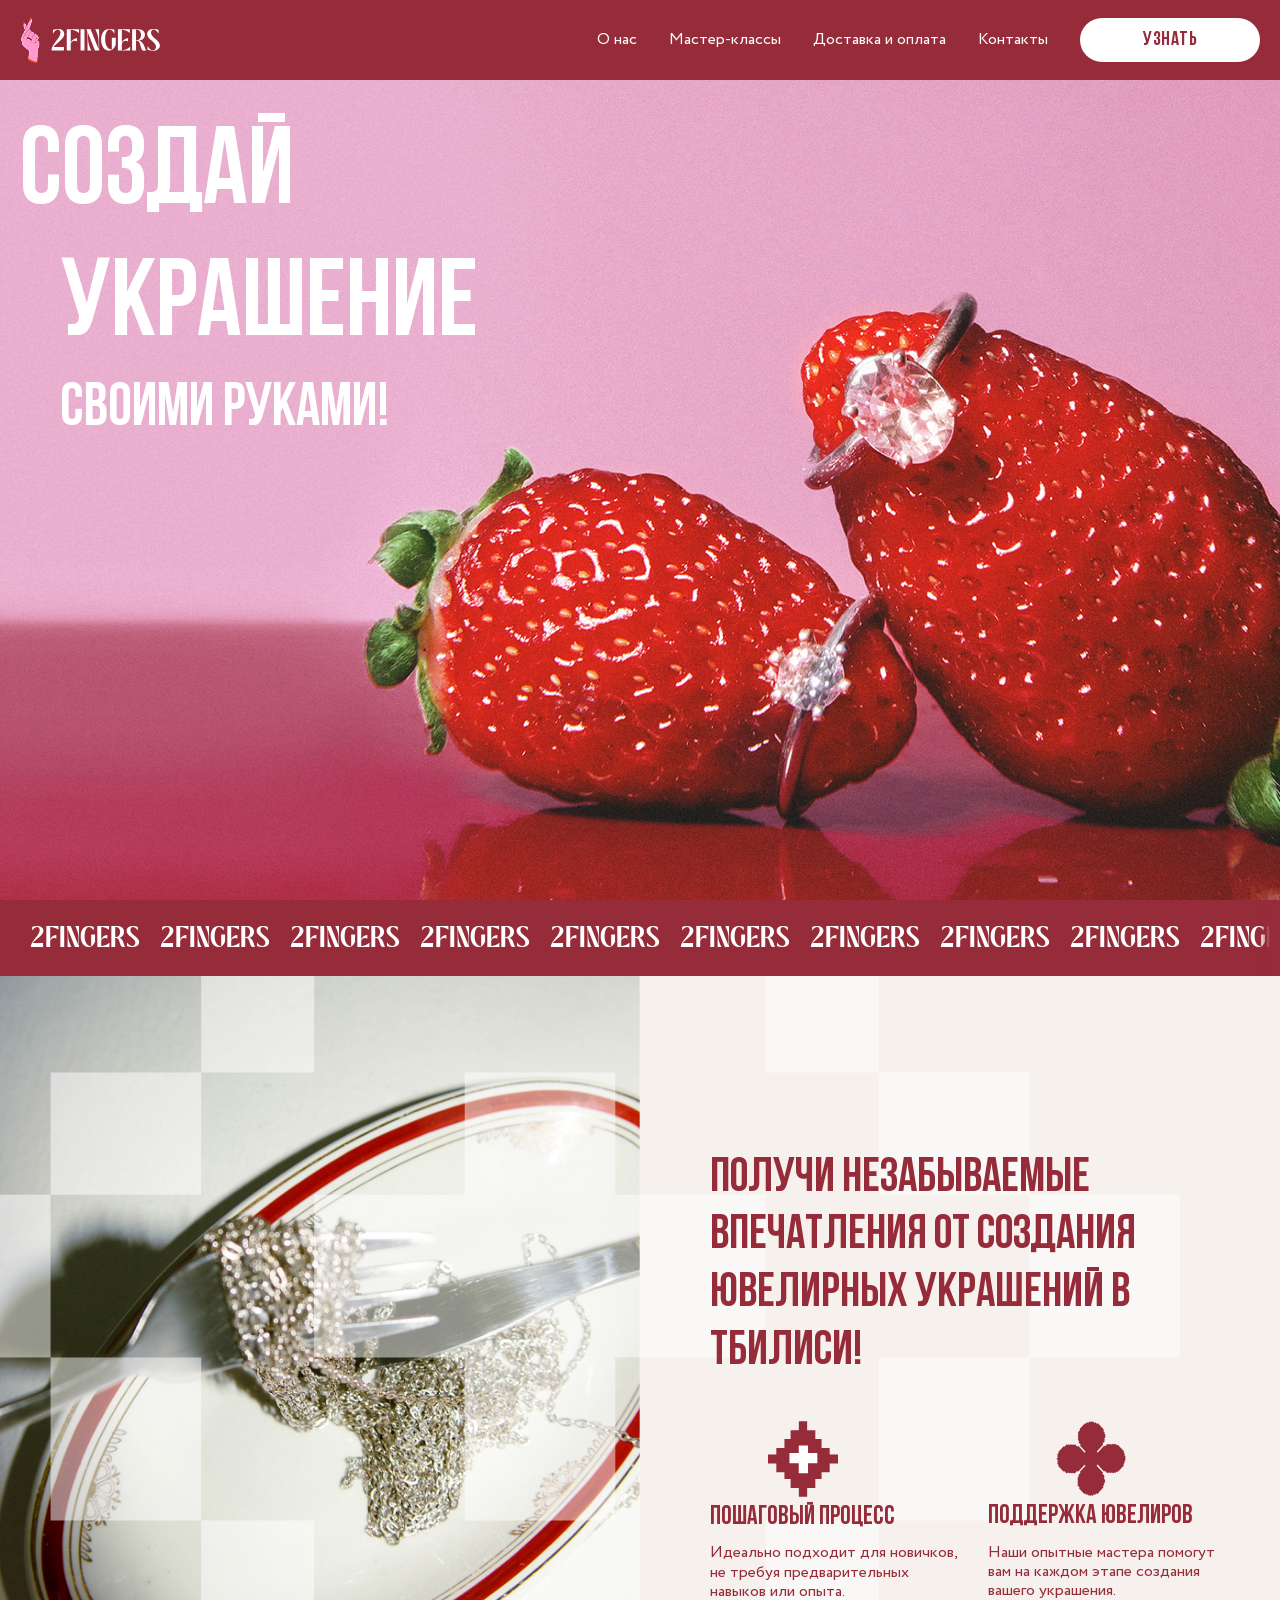
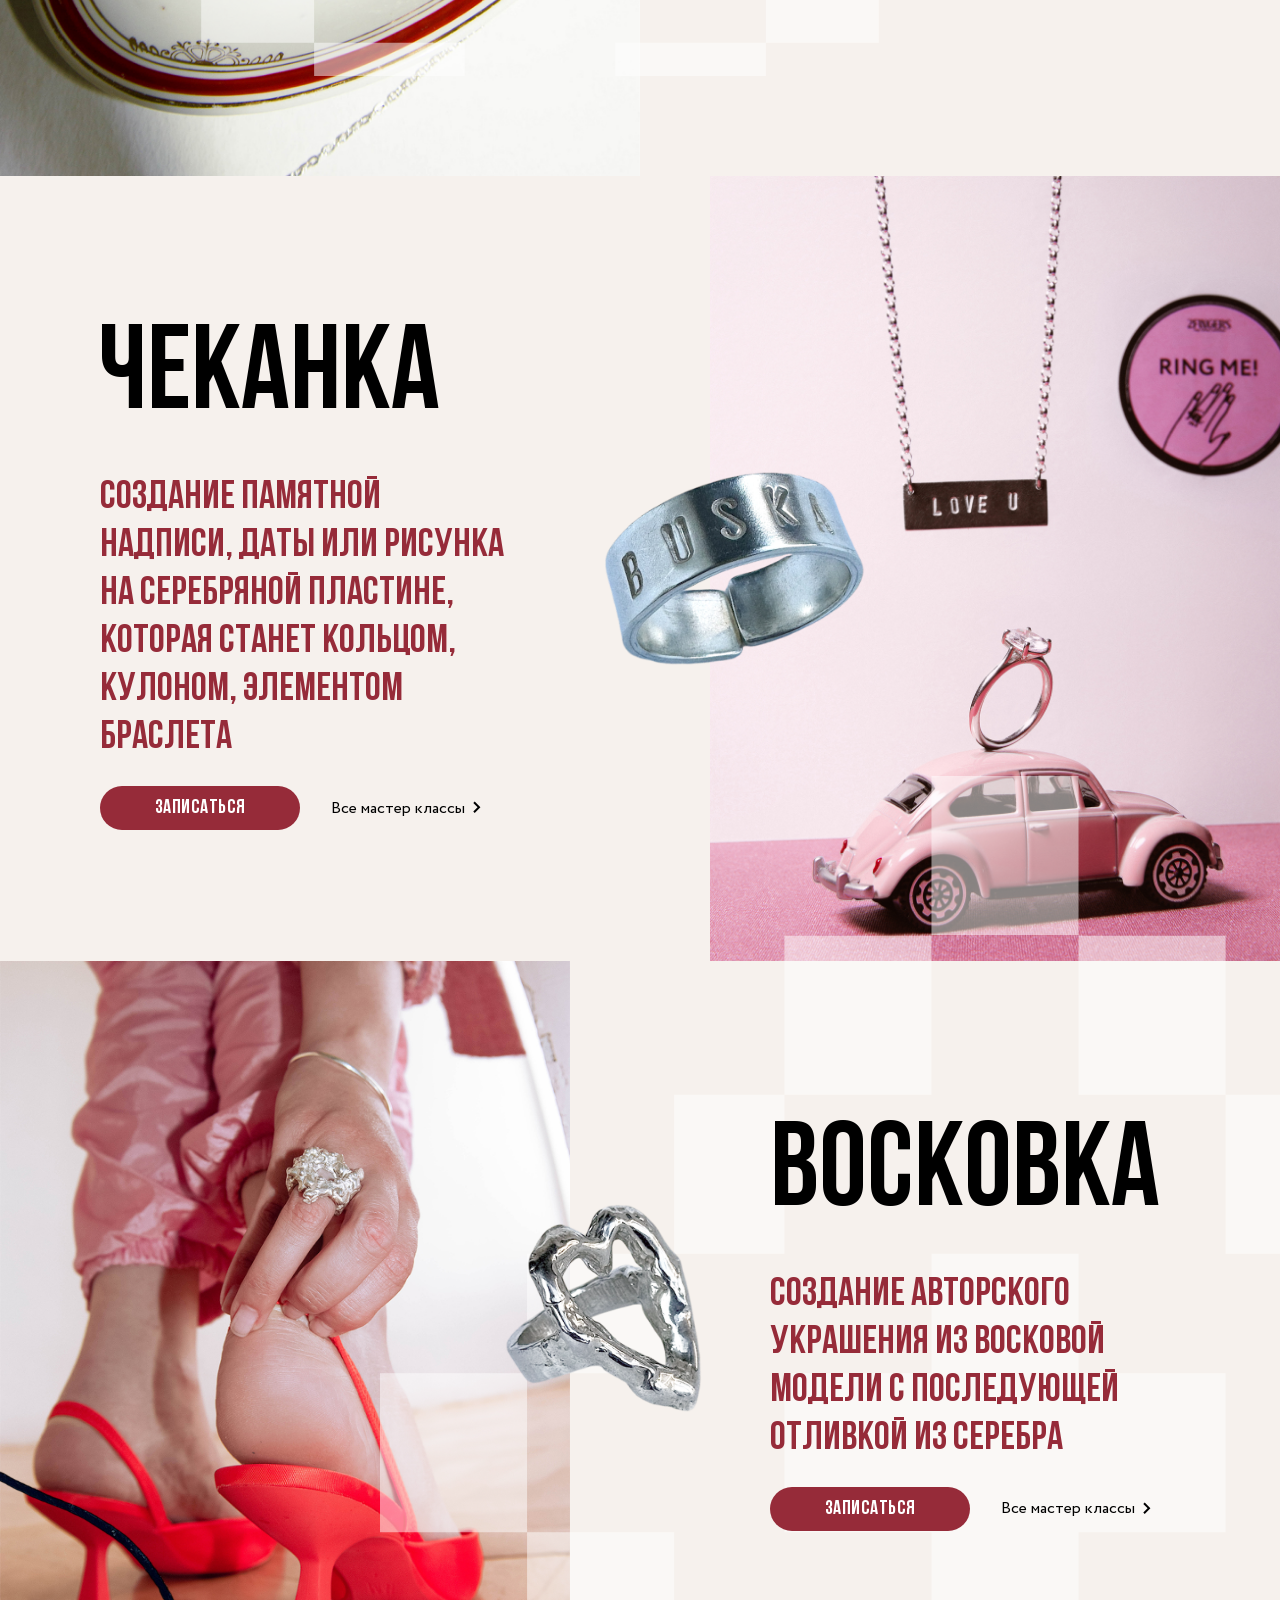
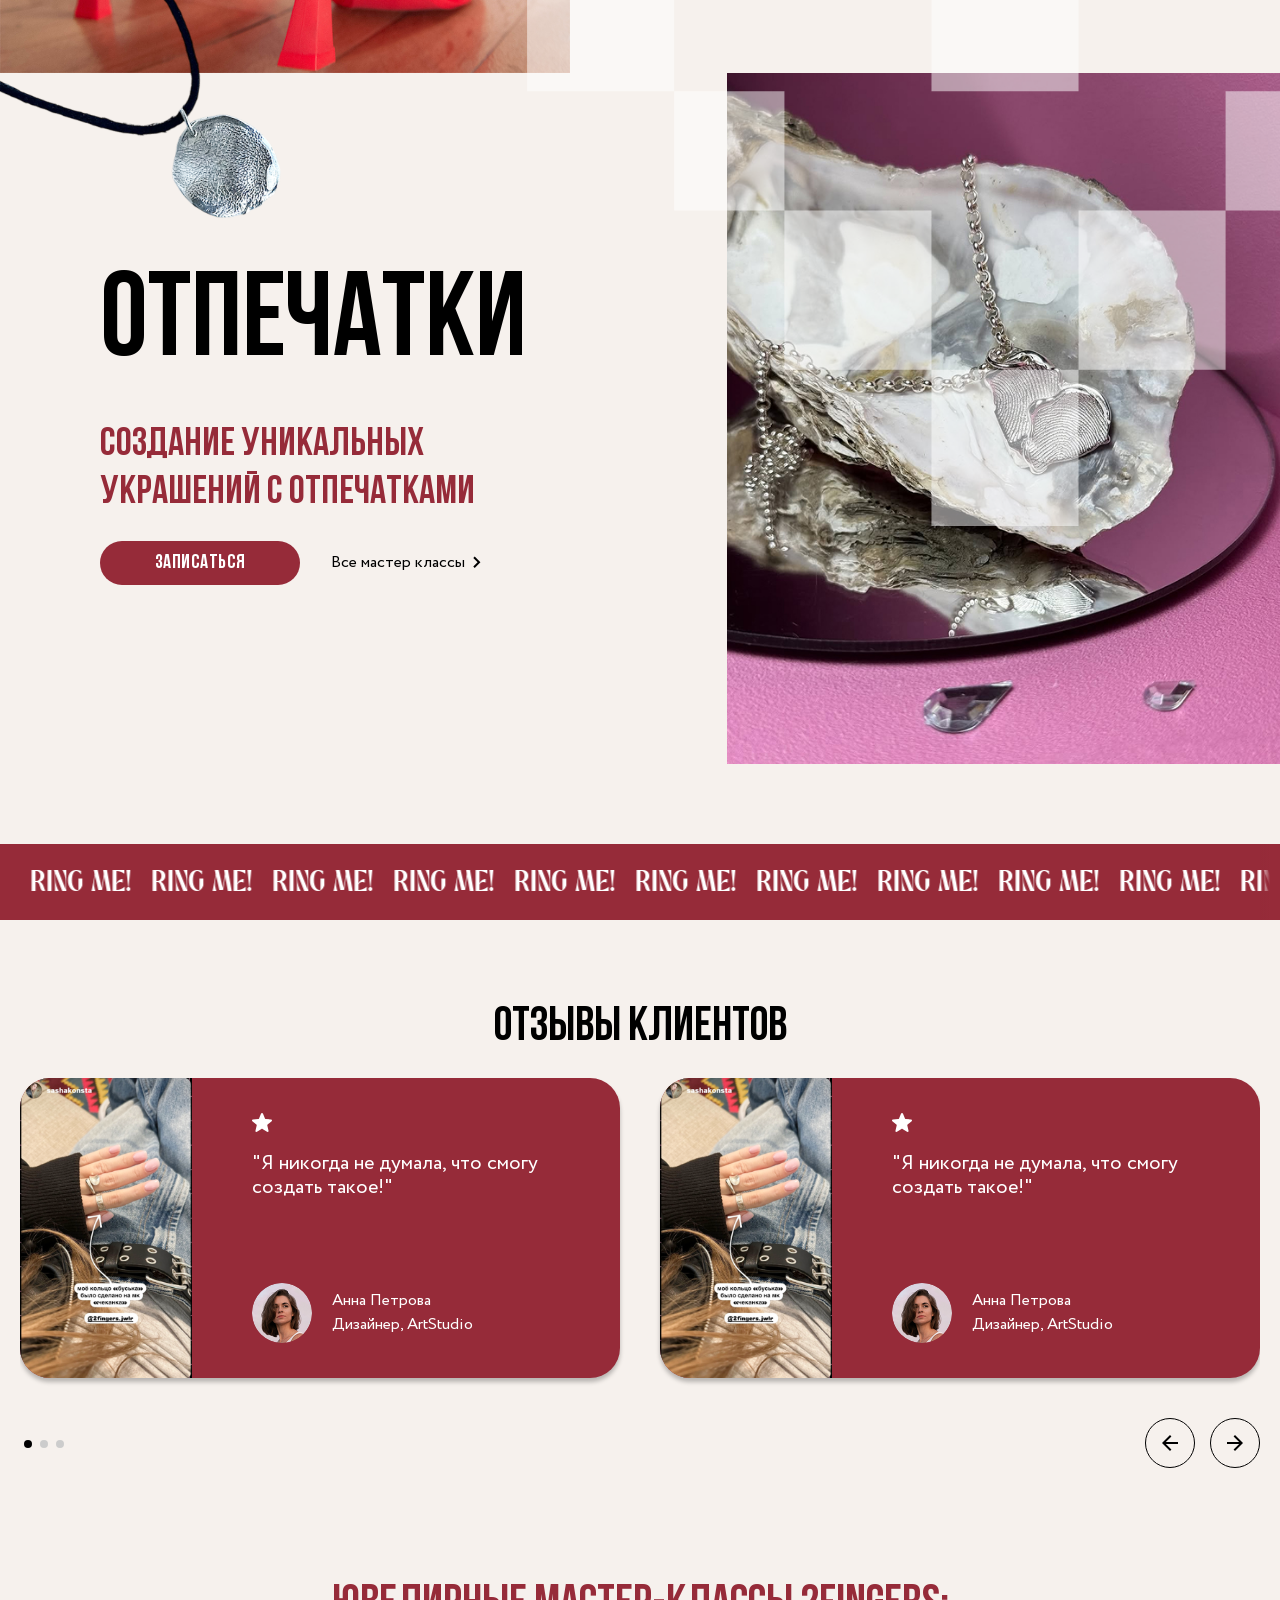
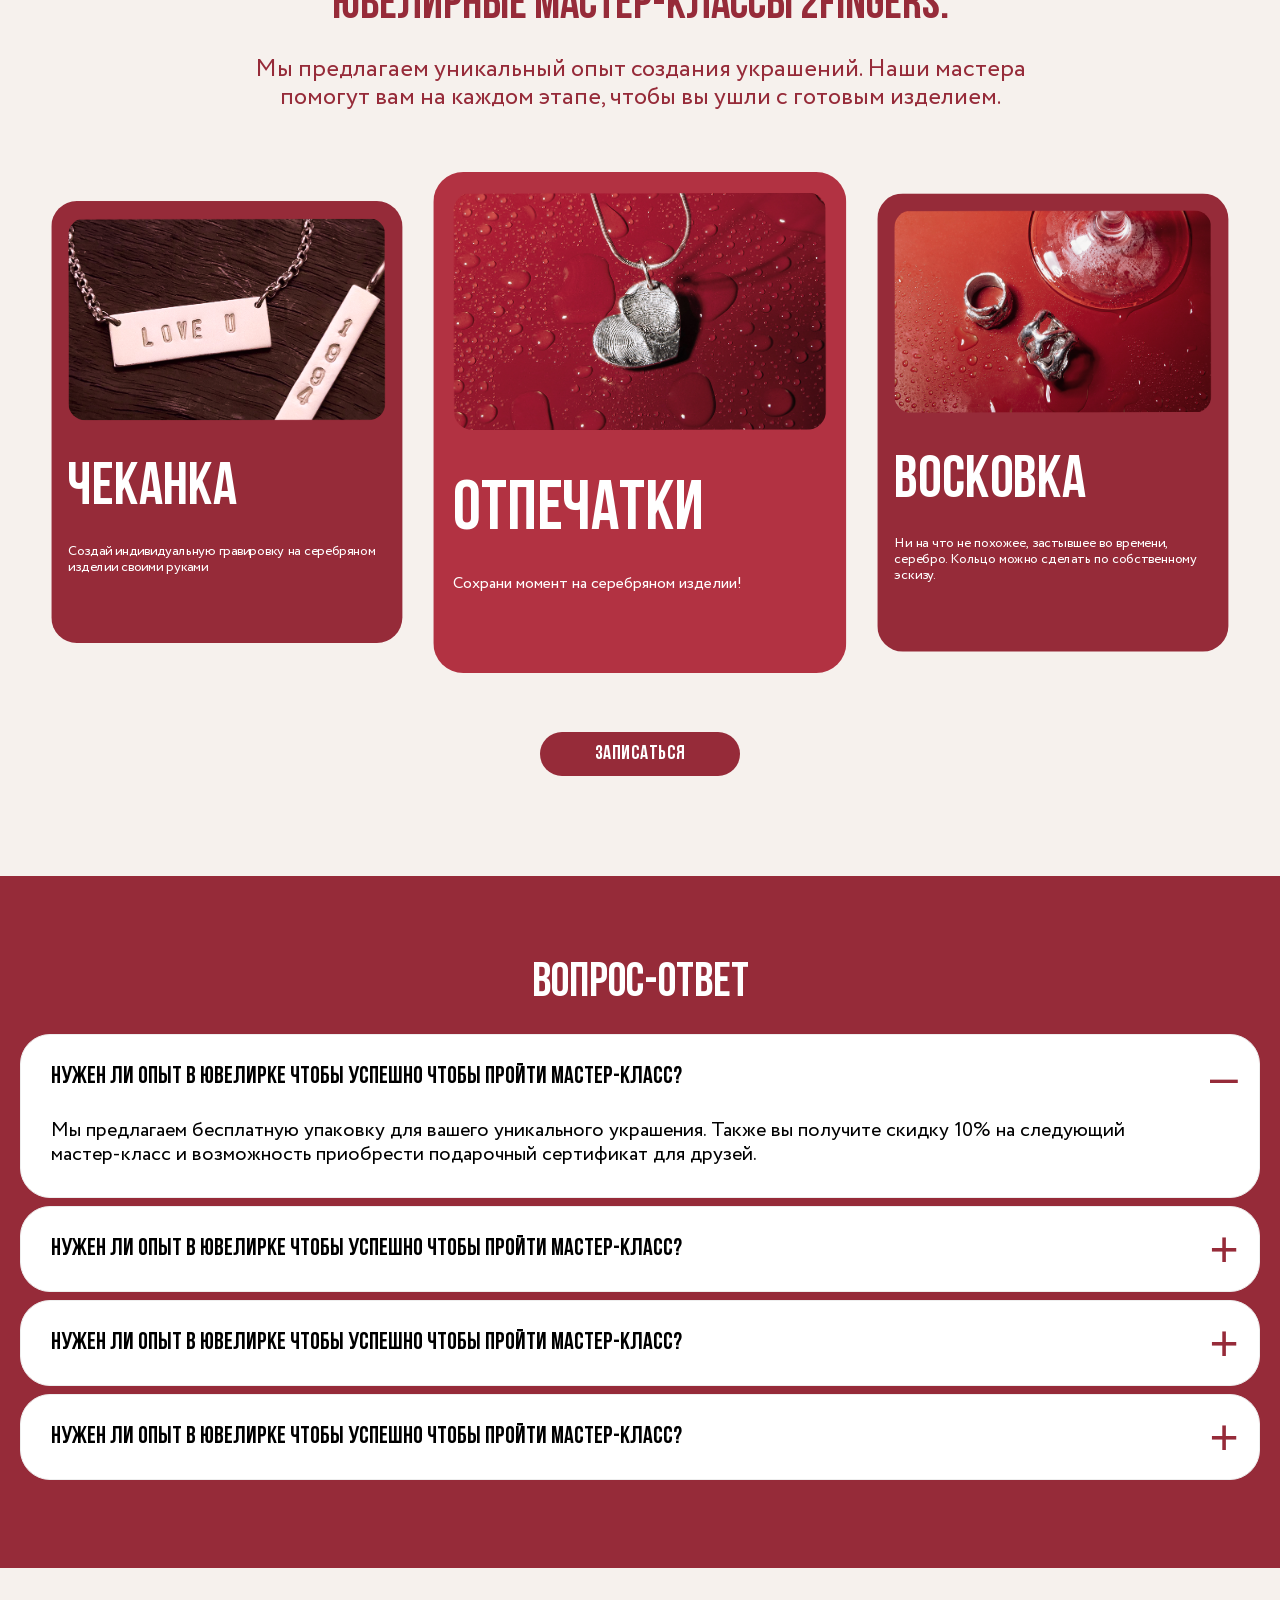
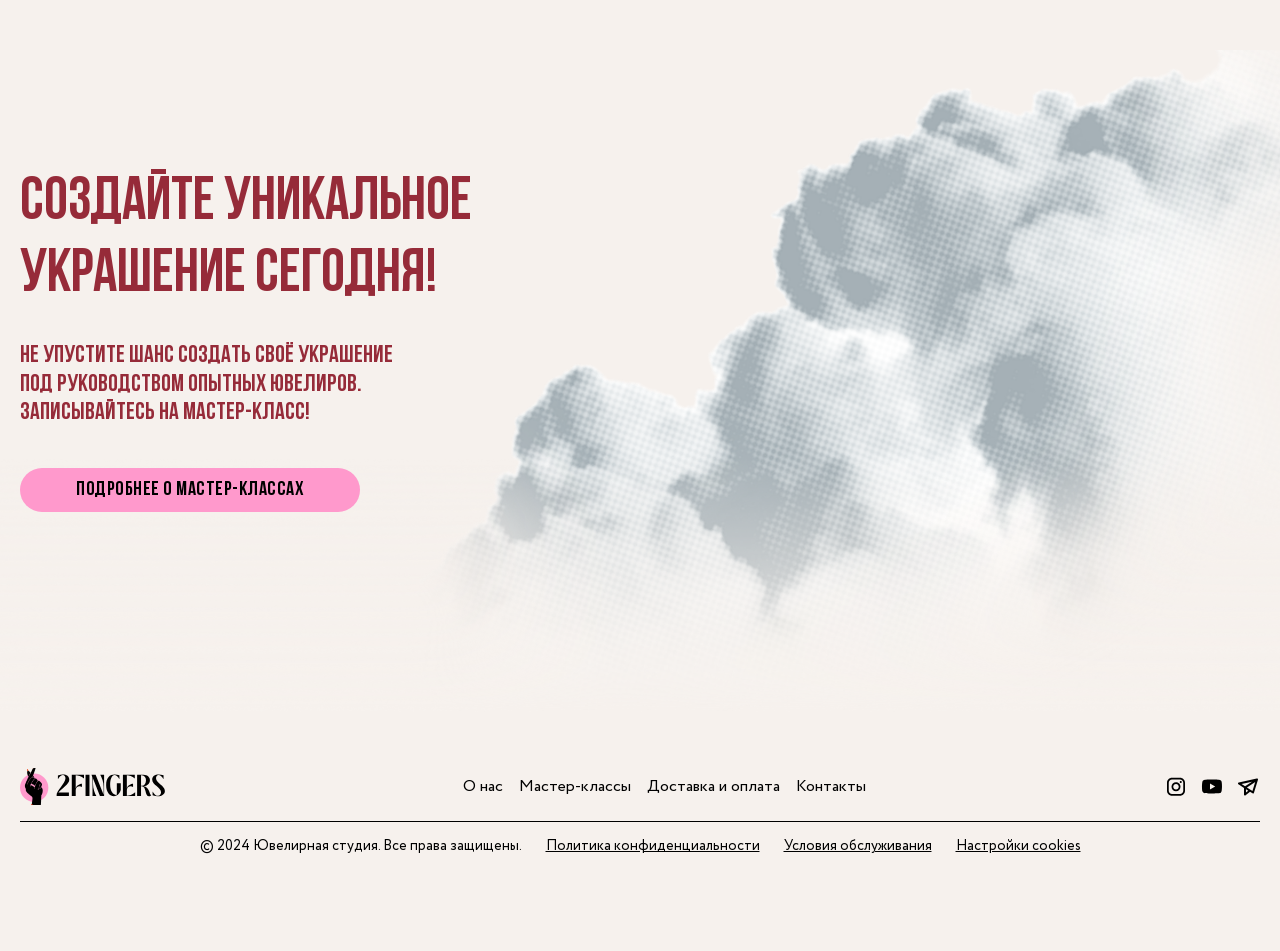
==== index.html @ cc4c56a6 "first commit" ====
<!DOCTYPE html>
<html lang="en">
  <head>
    <meta charset="UTF-8" />
    <meta name="viewport" content="width=device-width, initial-scale=1.0" />

    <title>2FINGERS</title>
    <link rel="icon" href="favicon.ico" type="image/x-icon" />
    <link rel="stylesheet" href="libs/accordion-js@3.4.0/accordion.min.css" />
    <link rel="stylesheet" href="libs/swiper/swiper-bundle.min.css" />
    <link rel="stylesheet" href="style.css" />
  </head>
  <body>
    <header class="header">
      <div class="container">
        <div class="header__row">
          <a href="index.html" class="logo">
            <img src="img/РКА.png" alt="2FINGERS" />
            <svg
              width="109"
              height="23"
              viewBox="0 0 109 23"
              fill="none"
              xmlns="http://www.w3.org/2000/svg"
            >
              <path
                fill-rule="evenodd"
                clip-rule="evenodd"
                d="M100.025 4.28412C100.025 2.27569 101.06 0.933267 102.554 0.933267C104.047 0.933267 105.816 2.15081 107.548 5.16346V1.35472C105.785 0.714731 104.109 0.444165 102.616 0.444165C98.8387 0.444165 96.1905 2.33292 96.1905 5.62134C96.1905 11.3188 105.051 13.27 105.051 18.3536C105.051 20.3047 103.771 21.8241 102.007 21.8241C100.42 21.8241 98.4121 20.6378 96.5859 17.4378V21.2777C98.4121 21.9177 100.181 22.2507 101.794 22.2507C105.873 22.2507 108.891 20.2735 108.891 17.0111C108.891 11.4957 100.03 9.33642 100.03 4.27892L100.025 4.28412ZM85.0408 1.14659H85.7744C91.6224 1.14659 91.2582 11.8079 85.7744 11.8079H85.0408V1.14659ZM94.9366 20.8823C93.4434 20.8823 93.9637 13.0255 87.4445 12.1722V12.1409C96.0344 12.1097 96.3049 0.751152 87.4445 0.751152H81.1074V22.0686H85.0356V12.1722H85.7692C90.5818 12.1722 88.662 22.2559 93.0168 22.2559C94.1406 22.2559 94.8117 21.7096 95.3945 20.7054H95.3632C95.2436 20.8251 95.0875 20.8875 94.9366 20.8875V20.8823ZM70.8474 16.0069C70.8474 13.936 72.6112 12.2918 74.7443 12.2918C75.5092 12.2918 76.2688 12.4739 77.0596 12.9318V9.6434C75.0773 9.6434 71.6955 11.0743 70.8474 14.4251V1.14659C72.9806 1.17781 76.2688 2.06236 78.7974 4.59111V0.751152H66.9193V22.0686H79.1616V18.2287C76.6642 20.7574 73.0118 21.6368 70.8474 21.668V16.0017V16.0069ZM60.8267 20.7574C60.525 20.8511 60.218 20.9083 59.8798 20.9083C57.0182 20.9083 54.1567 17.0684 54.1567 10.8558C54.1567 4.64314 56.0453 0.928058 58.5115 0.928058C60.0359 0.928058 61.7372 2.26528 63.4125 5.15826V1.34952C61.7997 0.771969 60.1556 0.438965 58.5999 0.438965C53.9694 0.438965 50.1349 3.36316 50.1349 11.2512C50.1349 18.3484 54.063 22.2768 57.96 22.2768C60.7019 22.2768 63.4386 20.2995 64.7497 16.0954V9.24277H60.8215V20.7522L60.8267 20.7574ZM47.6063 13.1139V20.8511L39.6251 0.751152H35.5149C36.3369 2.91568 36.519 4.15924 36.519 6.96376V22.0686H40.3587C38.8031 18.9935 37.0081 15.2785 37.0081 9.70064V4.52347L43.9539 22.0634H48.0954V0.745951H44.2557C45.8061 3.82104 47.6063 7.53611 47.6063 13.1139ZM33.4753 22.0686V0.751152H29.5472V22.0686H33.4753ZM19.7086 14.4251V1.14659C21.873 1.17781 25.5254 2.06236 28.0228 4.59111V0.751152H15.7805V22.0686H19.7138V16.0069C19.7138 13.936 21.4828 12.2918 23.6107 12.2918C24.3704 12.2918 25.1352 12.4739 25.926 12.9318V9.6434C23.9489 9.6434 20.5671 11.0743 19.7138 14.4251H19.7086ZM13.2831 5.68898C13.2831 2.39536 10.6348 0.506601 6.85758 0.506601C5.36436 0.506601 3.68904 0.78237 1.92007 1.41716V5.2311C3.65782 2.21325 5.51524 0.990502 6.94602 0.990502C8.37681 0.990502 9.47461 2.33292 9.47461 4.34656C9.47461 9.84113 -0.0882272 16.6157 0.58294 22.0686H12.9189V18.4472H2.41434C5.64011 14.3939 13.2883 10.2054 13.2883 5.68898H13.2831Z"
                fill="white"
              />
            </svg>
          </a>
          <nav class="nav">
            <ul class="menu">
              <li class="menu__item">
                <a href="about.html" class="menu__link">О нас</a>
              </li>
              <li class="menu__item">
                <a href="masterclass.html" class="menu__link">Мастер-классы</a>
              </li>
              <li class="menu__item">
                <a href="delivery.html" class="menu__link">Доставка и оплата</a>
              </li>
              <li class="menu__item">
                <a href="contacts.html" class="menu__link">Контакты</a>
              </li>
            </ul>
            <button type="button" class="btn">Узнать</button>
          </nav>
          <button type="button" class="burger">
            <span></span>
            <span></span>
            <span></span>
          </button>
        </div>
      </div>
    </header>
    <main class="main">
      <section class="hero">
        <div class="swiper">
          <div class="swiper-wrapper">
            <div
              class="swiper-slide"
              style="background: url('img/main.jpg') no-repeat center / cover"
            >
              <div class="container">
                <div class="hero__row">
                  <h1>
                    <span>Создай</span>
                    <span>украшение</span>
                    <span>своими руками!</span>
                  </h1>
                </div>
              </div>
            </div>
            <div
              class="swiper-slide"
              style="background: url('img/main.jpg') no-repeat center / cover"
            >
              <div class="container">
                <div class="hero__row">
                  <h1>
                    <span>Создай</span>
                    <span>украшение</span>
                    <span>своими руками!</span>
                  </h1>
                </div>
              </div>
            </div>
            <div
              class="swiper-slide"
              style="background: url('img/main.jpg') no-repeat center / cover"
            >
              <div class="container">
                <div class="hero__row">
                  <h1>
                    <span>Создай</span>
                    <span>украшение</span>
                    <span>своими руками!</span>
                  </h1>
                </div>
              </div>
            </div>
          </div>
        </div>
      </section>
      <section class="marquee">
        <span>2fingers</span>
        <span>2fingers</span>
        <span>2fingers</span>
        <span>2fingers</span>
        <span>2fingers</span>
        <span>2fingers</span>
        <span>2fingers</span>
        <span>2fingers</span>
        <span>2fingers</span>
        <span>2fingers</span>
        <span>2fingers</span>
        <span>2fingers</span>
        <span>2fingers</span>
        <span>2fingers</span>
        <span>2fingers</span>
        <span>2fingers</span>
        <span>2fingers</span>
        <span>2fingers</span>
        <span>2fingers</span>
        <span>2fingers</span>
      </section>
      <section class="description">
        <img src="img/desc.jpg" alt="Ювелирныe украшения" />
        <div class="description__content">
          <h2>
            Получи незабываемые впечатления от создания ювелирных украшений в
            тбилиси!
          </h2>
          <div class="description__cols">
            <div class="description__col">
              <h5><img src="img/cross.svg" alt="Cross" />Пошаговый процесс</h5>
              <p>
                Идеально подходит для новичков, не требуя предварительных
                навыков или опыта.
              </p>
            </div>
            <div class="description__col">
              <h5><img src="img/club.svg" alt="Club" />Поддержка ювелиров</h5>
              <p>
                Наши опытные мастера помогут вам на каждом этапе создания вашего
                украшения.
              </p>
            </div>
          </div>
        </div>
      </section>
      <section class="content">
        <div class="content__item">
          <div class="content__box">
            <img src="img/content/ring.png" alt="Чеканка">
            <h2>Чеканка</h2>
            <p>
              Создание памятной надписи, даты или рисунка на серебряной
              пластине, которая станет кольцом, кулоном, элементом браслета
            </p>
            <div class="content__btns">
              <a href="#" class="btn btn--red">ЗАПИСАТЬСЯ</a>
              <a href="#" class="btn btn--white">
                Все мастер классы
                <svg
                  width="24"
                  height="24"
                  viewBox="0 0 24 24"
                  xmlns="http://www.w3.org/2000/svg"
                >
                  <path
                    d="M9.70697 16.9496L15.414 11.2426L9.70697 5.53564L8.29297 6.94964L12.586 11.2426L8.29297 15.5356L9.70697 16.9496Z"
                  />
                </svg>
              </a>
            </div>
          </div>

          <div class="content__img">
            <img src="img/content/content1.jpg" alt="Чеканка" />
          </div>
        </div>
        <div class="content__item">
          <div class="content__box">
            <img src="img/content/ring1.png" alt="Восковка">
            <h2>Восковка</h2>
            <p>
              Создание авторского украшения из восковой модели с последующей отливкой из серебра
            </p>
            <div class="content__btns">
              <a href="#" class="btn btn--red">ЗАПИСАТЬСЯ</a>
              <a href="#" class="btn btn--white">
                Все мастер классы
                <svg
                  width="24"
                  height="24"
                  viewBox="0 0 24 24"
                  xmlns="http://www.w3.org/2000/svg"
                >
                  <path
                    d="M9.70697 16.9496L15.414 11.2426L9.70697 5.53564L8.29297 6.94964L12.586 11.2426L8.29297 15.5356L9.70697 16.9496Z"
                  />
                </svg>
              </a>
            </div>
          </div>

          <div class="content__img">
            <img src="img/content/content2.jpg" alt="Восковка" />
          </div>
        </div>
        <div class="content__item">
          <div class="content__box">
            <img src="img/content/pendant.png" alt="Отпечатки">
            <h2>Отпечатки</h2>
            <p>
              Создание уникальных украшений с отпечатками
            </p>
            <div class="content__btns">
              <a href="#" class="btn btn--red">ЗАПИСАТЬСЯ</a>
              <a href="#" class="btn btn--white">
                Все мастер классы
                <svg
                  width="24"
                  height="24"
                  viewBox="0 0 24 24"
                  xmlns="http://www.w3.org/2000/svg"
                >
                  <path
                    d="M9.70697 16.9496L15.414 11.2426L9.70697 5.53564L8.29297 6.94964L12.586 11.2426L8.29297 15.5356L9.70697 16.9496Z"
                  />
                </svg>
              </a>
            </div>
          </div>

          <div class="content__img">
            <img src="img/content/content3.jpg" alt="Отпечатки" />
          </div>
        </div>
      </section>
      <section class="marquee">
        <span>RING ME!</span>
        <span>RING ME!</span>
        <span>RING ME!</span>
        <span>RING ME!</span>
        <span>RING ME!</span>
        <span>RING ME!</span>
        <span>RING ME!</span>
        <span>RING ME!</span>
        <span>RING ME!</span>
        <span>RING ME!</span>
        <span>RING ME!</span>
        <span>RING ME!</span>
        <span>RING ME!</span>
        <span>RING ME!</span>
        <span>RING ME!</span>
        <span>RING ME!</span>
        <span>RING ME!</span>
        <span>RING ME!</span>
        <span>RING ME!</span>
        <span>RING ME!</span>
      </section>
      <section class="reviews">
        <div class="container">
          <div class="reviews__row">
            <h2>Отзывы клиентов</h2>
            <div class="swiper">
              <div class="swiper-wrapper">
                <div class="swiper-slide">
                  <img src="img/reviews/review.png" alt="Отзыв" />
                  <div class="reviews__content">
                    <div class="stars">
                      <img src="img/stars.svg" alt="Stars" />
                    </div>
                    <p>"Я никогда не думала, что смогу создать такое!"</p>
                    <div class="reviews__user">
                      <img src="img/avatar.png" alt="Анна Петрова" />
                      <div class="reviews__info">
                        <span class="reviews__name">Анна Петрова</span>
                        <span class="reviews__job">Дизайнер, ArtStudio</span>
                      </div>
                    </div>
                  </div>
                </div>
                <div class="swiper-slide">
                  <img src="img/reviews/review.png" alt="Отзыв" />
                  <div class="reviews__content">
                    <div class="stars">
                      <img src="img/stars.svg" alt="Stars" />
                    </div>
                    <p>"Я никогда не думала, что смогу создать такое!"</p>
                    <div class="reviews__user">
                      <img src="img/avatar.png" alt="Анна Петрова" />
                      <div class="reviews__info">
                        <span class="reviews__name">Анна Петрова</span>
                        <span class="reviews__job">Дизайнер, ArtStudio</span>
                      </div>
                    </div>
                  </div>
                </div>
                <div class="swiper-slide">
                  <img src="img/reviews/review.png" alt="Отзыв" />
                  <div class="reviews__content">
                    <div class="stars">
                      <img src="img/stars.svg" alt="Stars" />
                    </div>
                    <p>"Я никогда не думала, что смогу создать такое!"</p>
                    <div class="reviews__user">
                      <img src="img/avatar.png" alt="Анна Петрова" />
                      <div class="reviews__info">
                        <span class="reviews__name">Анна Петрова</span>
                        <span class="reviews__job">Дизайнер, ArtStudio</span>
                      </div>
                    </div>
                  </div>
                </div>
              </div>
              <div class="swiper-button-next"></div>
              <div class="swiper-button-prev"></div>
              <div class="swiper-pagination"></div>
            </div>
          </div>
        </div>
      </section>
      <section class="offers">
        <div class="container">
          <div class="offers__row">
            <h2>Ювелирные мастер-классы 2Fingers:</h2>
            <p>
              Мы предлагаем уникальный опыт создания украшений. Наши мастера
              помогут вам на каждом этапе, чтобы вы ушли с готовым изделием.
            </p>
            <div class="swiper">
              <div class="swiper-wrapper">
                <div class="swiper-slide">
                  <img src="img/offers/prints.jpg" alt="Отпечатки" />
                  <h5>Отпечатки</h5>
                  <p>Сохрани момент на серебряном изделии!</p>
                </div>
                <div class="swiper-slide">
                  <img src="img/offers/wax.jpg" alt="Восковка" />
                  <h5>восковка</h5>
                  <p>
                    Ни на что не похожее, застывшее во времени, серебро. Кольцо
                    можно сделать по собственному эскизу.
                  </p>
                </div>
                <div class="swiper-slide">
                  <img src="img/offers/chasing.jpg" alt="Чеканка" />
                  <h5>Чеканка</h5>
                  <p>
                    Создай индивидуальную гравировку на серебряном изделии
                    своими руками
                  </p>
                </div>
              </div>
            </div>
            <a href="#" class="btn btn--red">ЗАПИСАТЬСЯ</a>
          </div>
        </div>
      </section>
      <section class="accordion">
        <div class="container">
          <div class="accordion__row">
            <h2>Вопрос-ответ</h2>
            <div class="accordion-container">
              <div class="ac">
                <h2 class="ac-header">
                  <button type="button" class="ac-trigger">
                    Нужен ли опыт в ювелирке чтобы успешно чтобы пройти
                    мастер-класс?
                  </button>
                </h2>
                <div class="ac-panel">
                  <p class="ac-text">
                    Мы предлагаем бесплатную упаковку для вашего уникального
                    украшения. Также вы получите скидку 10% на следующий
                    мастер-класс и возможность приобрести подарочный сертификат
                    для друзей.
                  </p>
                </div>
              </div>
              <div class="ac">
                <h2 class="ac-header">
                  <button type="button" class="ac-trigger">
                    Нужен ли опыт в ювелирке чтобы успешно чтобы пройти
                    мастер-класс?
                  </button>
                </h2>
                <div class="ac-panel">
                  <p class="ac-text">
                    Мы предлагаем бесплатную упаковку для вашего уникального
                    украшения. Также вы получите скидку 10% на следующий
                    мастер-класс и возможность приобрести подарочный сертификат
                    для друзей.
                  </p>
                </div>
              </div>
              <div class="ac">
                <h2 class="ac-header">
                  <button type="button" class="ac-trigger">
                    Нужен ли опыт в ювелирке чтобы успешно чтобы пройти
                    мастер-класс?
                  </button>
                </h2>
                <div class="ac-panel">
                  <p class="ac-text">
                    Мы предлагаем бесплатную упаковку для вашего уникального
                    украшения. Также вы получите скидку 10% на следующий
                    мастер-класс и возможность приобрести подарочный сертификат
                    для друзей.
                  </p>
                </div>
              </div>
              <div class="ac">
                <h2 class="ac-header">
                  <button type="button" class="ac-trigger">
                    Нужен ли опыт в ювелирке чтобы успешно чтобы пройти
                    мастер-класс?
                  </button>
                </h2>
                <div class="ac-panel">
                  <p class="ac-text">
                    Мы предлагаем бесплатную упаковку для вашего уникального
                    украшения. Также вы получите скидку 10% на следующий
                    мастер-класс и возможность приобрести подарочный сертификат
                    для друзей.
                  </p>
                </div>
              </div>
            </div>
          </div>
        </div>
      </section>
      <section class="masterclass">
        <img src="img/cloud.png" alt="Создайте уникальное украшение сегодня!" />
        <div class="container">
          <div class="masterclass__row">
            <h2 class="masterclass__title">Создайте уникальное украшение сегодня!</h2>
            <p class="masterclass__text">
              Не упустите шанс создать своё украшение под руководством опытных
              ювелиров. Записывайтесь на мастер-класс!
            </p>
            <a href="#" class="btn btn--pink">Подробнее о мастер-классах</a>
          </div>
        </div>
      </section>
    </main>
    <footer class="footer">
      <div class="container">
        <div class="footer__row">
          <div class="footer__top">
            <a href="#" class="logo">
              <img src="img/logo.svg" alt="" />
            </a>
            <ul class="menu">
              <li class="menu__item">
                <a href="about.html" class="menu__link">О нас</a>
              </li>
              <li class="menu__item">
                <a href="masterclass.html" class="menu__link">Мастер-классы</a>
              </li>
              <li class="menu__item">
                <a href="delivery.html" class="menu__link">Доставка и оплата</a>
              </li>
              <li class="menu__item">
                <a href="contacts.html" class="menu__link">Контакты</a>
              </li>
            </ul>
            <div class="social">
              <a href="#" class="social__link"
                ><svg
                  width="24"
                  height="25"
                  viewBox="0 0 24 25"
                  fill="none"
                  xmlns="http://www.w3.org/2000/svg"
                >
                  <path
                    fill-rule="evenodd"
                    clip-rule="evenodd"
                    d="M16 3.74268H8C5.23858 3.74268 3 5.98126 3 8.74268V16.7427C3 19.5041 5.23858 21.7427 8 21.7427H16C18.7614 21.7427 21 19.5041 21 16.7427V8.74268C21 5.98126 18.7614 3.74268 16 3.74268ZM19.25 16.7427C19.2445 18.5353 17.7926 19.9872 16 19.9927H8C6.20735 19.9872 4.75549 18.5353 4.75 16.7427V8.74268C4.75549 6.95003 6.20735 5.49817 8 5.49268H16C17.7926 5.49817 19.2445 6.95003 19.25 8.74268V16.7427ZM16.75 8.99268C17.3023 8.99268 17.75 8.54496 17.75 7.99268C17.75 7.4404 17.3023 6.99268 16.75 6.99268C16.1977 6.99268 15.75 7.4404 15.75 7.99268C15.75 8.54496 16.1977 8.99268 16.75 8.99268ZM12 8.24268C9.51472 8.24268 7.5 10.2574 7.5 12.7427C7.5 15.228 9.51472 17.2427 12 17.2427C14.4853 17.2427 16.5 15.228 16.5 12.7427C16.5027 11.5484 16.0294 10.4022 15.1849 9.55776C14.3404 8.71327 13.1943 8.24002 12 8.24268ZM9.25 12.7427C9.25 14.2615 10.4812 15.4927 12 15.4927C13.5188 15.4927 14.75 14.2615 14.75 12.7427C14.75 11.2239 13.5188 9.99268 12 9.99268C10.4812 9.99268 9.25 11.2239 9.25 12.7427Z"
                    fill="black"
                  />
                </svg>
              </a>
              <a href="#" class="social__link"
                ><svg
                  width="24"
                  height="25"
                  viewBox="0 0 24 25"
                  xmlns="http://www.w3.org/2000/svg"
                >
                  <path
                    d="M21.5933 7.70301C21.4794 7.28041 21.2568 6.89501 20.9477 6.58518C20.6386 6.27534 20.2537 6.05187 19.8313 5.93701C18.2653 5.50701 12.0003 5.50001 12.0003 5.50001C12.0003 5.50001 5.73633 5.49301 4.16933 5.90401C3.74725 6.02415 3.36315 6.25078 3.0539 6.56214C2.74464 6.8735 2.52062 7.25913 2.40333 7.68201C1.99033 9.24801 1.98633 12.496 1.98633 12.496C1.98633 12.496 1.98233 15.76 2.39233 17.31C2.62233 18.167 3.29733 18.844 4.15533 19.075C5.73733 19.505 11.9853 19.512 11.9853 19.512C11.9853 19.512 18.2503 19.519 19.8163 19.109C20.2388 18.9943 20.6241 18.7714 20.934 18.4622C21.2439 18.153 21.4677 17.7682 21.5833 17.346C21.9973 15.781 22.0003 12.534 22.0003 12.534C22.0003 12.534 22.0203 9.26901 21.5933 7.70301ZM9.99633 15.505L10.0013 9.50501L15.2083 12.51L9.99633 15.505Z"
                  />
                </svg>
              </a>
              <a href="#" class="social__link"
                ><svg
                  width="24"
                  height="25"
                  viewBox="0 0 24 25"
                  xmlns="http://www.w3.org/2000/svg"
                >
                  <path
                    d="M21.7348 4.82198C21.6163 4.69297 21.466 4.59736 21.2989 4.54471C21.1318 4.49206 20.9538 4.48422 20.7828 4.52198L2.78278 8.52198C2.59017 8.56484 2.41455 8.66373 2.27803 8.80618C2.1415 8.94864 2.05017 9.1283 2.01553 9.32256C1.98089 9.51681 2.00449 9.71697 2.08337 9.89783C2.16224 10.0787 2.29286 10.2322 2.45878 10.339L7.99978 13.9V20.5C7.99971 20.6884 8.05288 20.873 8.15316 21.0326C8.25344 21.1921 8.39676 21.32 8.56659 21.4017C8.73643 21.4833 8.92587 21.5153 9.11309 21.4939C9.30031 21.4726 9.47768 21.3988 9.62478 21.281L14.0138 17.769L16.4588 19.341C16.5887 19.4251 16.7363 19.478 16.8901 19.4954C17.0439 19.5127 17.1996 19.4942 17.345 19.4412C17.4905 19.3881 17.6216 19.3021 17.7281 19.1898C17.8346 19.0775 17.9135 18.942 17.9588 18.794L21.9588 5.79398C22.0098 5.62653 22.0159 5.44863 21.9766 5.27806C21.9373 5.10749 21.8539 4.95022 21.7348 4.82198ZM15.9908 7.63798L9.09978 12.232L5.55878 9.95598L15.9908 7.63798ZM9.99978 18.419V15.189L12.2388 16.628L9.99978 18.419ZM16.4318 16.946L10.9318 13.412L19.2188 7.88998L16.4318 16.946Z"
                  />
                </svg>
              </a>
            </div>
          </div>
          <div class="footer__bottom">
            <p>© 2024 Ювелирная студия. Все права защищены.</p>
            <a href="">Политика конфиденциальности</a>
            <a href="">Условия обслуживания</a>
            <a href="">Настройки cookies</a>
          </div>
        </div>
      </div>
    </footer>
    <script src="libs/accordion-js@3.4.0/accordion.min.js"></script>
    <script src="libs/swiper/swiper-bundle.min.js"></script>
    <script src="script.js"></script>
  </body>
</html>
---- libs/accordion-js@3.4.0/accordion.min.css ----
/**
 * Accordion v3.4.0
 * Lightweight and accessible accordion module created in pure Javascript
 * https://github.com/michu2k/Accordion
 *
 * Copyright (c) MichaÅ‚ Strumpf
 * Published under MIT License
 */

 .ac{--color-white:#fff;--color-light-grey:#eee;--color-grey:#8a8a8a;--color-black:#111;margin-bottom:8px;border:1px solid var(--color-light-grey);background-color:var(--color-white);box-sizing:border-box}.ac .ac-header{margin:0;padding:0}.ac .ac-trigger{font:bold 16px Arial,sans-serif;color:var(--color-black);text-align:left;width:100%;padding:8px 32px 8px 8px;display:block;cursor:pointer;background-color:transparent;transition:color .25s ease;position:relative;text-decoration:none;margin:0;border:0}.ac .ac-trigger::after{content:"+";text-align:center;width:15px;transform:translate(0,-50%);position:absolute;right:10px;top:50%}.ac .ac-trigger:focus{color:var(--color-grey)}.ac .ac-panel{overflow:hidden;transition-property:height,visibility;transition-timing-function:ease}.ac .ac-panel .ac-text{font:15px/24px Arial,sans-serif;color:var(--color-black);padding:8px;margin:0}.ac.js-enabled .ac-panel{visibility:hidden}.ac.is-active .ac-panel{visibility:visible}.ac.is-active>.ac-header .ac-trigger::after{content:"\2013"}
---- style.css ----
@font-face {
  font-family: 'Bebas-Neue';
  src: local('Bebas-Neue'), local('Bebas-Neue'),
    url('fonts/Bebas-Neue/Bebas-Neue.woff2') format('woff2'),
    url('fonts/Bebas-Neue/Bebas-Neue.woff') format('woff');
  font-weight: 400;
}
@font-face {
  font-family: 'Circe';
  src: local('Circe'), local('Circe-Bold'),
    url('fonts/Circe/Circe-Bold.woff2') format('woff2'),
    url('fonts/Circe/Circe-Bold.woff') format('woff');
  font-weight: 700;
}
@font-face {
  font-family: 'Circe';
  src: local('Circe'), local('Circe-Regular'),
    url('fonts/Circe/Circe-Regular.woff2') format('woff2'),
    url('fonts/Circe/Circe-Regular.woff') format('woff');
  font-weight: 400;
}
@font-face {
  font-family: 'Manyfit';
  src: local('Manyfit'), local('Manyfit'),
    url('fonts/Manyfit/Manyfit.woff2') format('woff2'),
    url('fonts/Manyfit/Manyfit.woff') format('woff');
  font-weight: 400;
}
:root {
  --white: #fff;
  --black: #000;
  --light: #f6f1ed;
  --pink: #ff99cc;
  --dark-red: #962b39;
  --red: #a20b2d;
}
* {
  margin: 0;
  padding: 0;
  box-sizing: border-box;
}
html {
  font-size: 62.5%;
  scroll-behavior: smooth;
}
body {
  font-family: 'Bebas-Neue', sans-serif;
  font-weight: 400;
  font-size: 1.6rem;
  line-height: 1.2;
  color: var(--black);
  background: var(--light);
  display: flex;
  flex-direction: column;
}
*,
*::before,
*::after {
  box-sizing: border-box;
}
a,
a:hover,
a:link,
a:visited {
  text-decoration: none;
}
input,
button,
textarea,
select {
  font: inherit;
}
h1,
h2,
h3,
h4,
h5,
h6,
p {
  font-size: inherit;
  font-weight: inherit;
}
ul,
ul li {
  list-style: none;
}
img {
  vertical-align: top;
}
button,
input[type='submit'] {
  display: inline-block;
  box-shadow: none;
  background-color: transparent;
  background: none;
  cursor: pointer;
}
input:focus,
input:active,
button:focus,
button:active {
  outline: none;
}
label {
  cursor: pointer;
}
img,
svg {
  max-width: 100%;
  height: auto;
  display: block;
}
.btn {
  display: flex;
  align-items: center;
  justify-content: center;
  font-family: 'Bebas-Neue';
  font-weight: 400;
  text-transform: uppercase;
  letter-spacing: 0.5px;
  font-size: 1.8rem;
  background: var(--white);
  color: var(--dark-red);
  padding: 10px 0;
  border: none;
  border-radius: 40px;
}
.btn--red {
  background: var(--dark-red);
  color: var(--white);
}
.btn--white {
  background: transparent;
  color: var(--black);
  text-transform: inherit;
  font-family: 'Circe', sans-serif;
  letter-spacing: normal;
  font-size: 1.6rem !important;
}
.btn--pink {
  background: var(--pink);
  color: var(--black);
}
.no-scroll {
  overflow: hidden;
}
.main {
  flex: 1;
  overflow: hidden;
}
.container {
  max-width: 1340px;
  width: 100%;
  padding: 0 20px;
  margin: 0 auto;
}
.header {
  background: var(--dark-red);
  padding: 16px 0;
}
.header__row {
  display: flex;
  justify-content: space-between;
  align-items: center;
}
.logo {
  display: flex;
  gap: 10px;
}
.nav {
  display: flex;
  flex-direction: column;
  align-items: center;
  position: absolute;
  left: 0;
  top: 80px;
  right: 0;
  bottom: 0;
  width: 100%;
  height: 100%;
  background: var(--dark-red);
  z-index: 10000;
  gap: 32px;
  padding: 60px 0;
  transform: translateX(-100%);
  transition: all 0.3s ease-in-out;
}
.nav .btn {
  width: 180px;
}
.nav.active {
  transform: translateX(0);
}
.menu {
  display: flex;
  flex-direction: column;
  align-items: center;
  gap: 32px;
}
.menu__link {
  font-family: 'Circe', sans-serif;
  font-size: 1.6rem;
  color: var(--white);
  font-weight: 400;
}
@keyframes marquee {
  0% {
    transform: translate3d(0%, 0, 0);
  }
  100% {
    transform: translate3d(-100%, 0, 0);
  }
}

.marquee {
  padding: 10px 20px;
  display: flex;
  overflow: hidden;
  background: var(--dark-red);
  position: relative;
}
.marquee::before {
  content: '';
  display: block;
  position: absolute;
  left: 0;
  top: 0;
  bottom: 0;
  width: 20px;
  background: linear-gradient(to right, var(--dark-red) 10px, transparent 100%);
  z-index: 100;
}
.marquee::after {
  content: '';
  display: block;
  position: absolute;
  right: 0;
  top: 0;
  bottom: 0;
  width: 20px;
  background: linear-gradient(to left, var(--dark-red) 10px, transparent 100%);
}
.marquee span {
  will-change: transform;
  text-transform: uppercase;
  font-size: 2.4rem;
  font-weight: 100;
  flex-shrink: 0;
  width: max-content;
  display: flex;
  align-items: center;
  transform: translateX(0);
  font-family: 'Manyfit', sans-serif;
  color: var(--white);
  animation: marquee 1s linear infinite;
  padding: 0 10px;
}
@keyframes marquee {
  0% {
    transform: translate3d(0%, 0, 0);
  }
  100% {
    transform: translate3d(-100%, 0, 0);
  }
}

.hero__row {
  padding: 30px 0;
}
.hero h1 {
  display: flex;
  flex-direction: column;
}
.hero h1 span {
  color: var(--white);
  font-size: 6rem;
}
.hero h1 span:nth-child(2) {
  padding-left: 40px;
}
.hero h1 span:nth-child(3) {
  padding-left: 40px;
  font-size: 4rem;
}
.hero .swiper-slide {
  height: calc(100vh - 80px);
}
.burger {
  display: flex;
  flex-direction: column;
  justify-content: center;
  border: none;
  cursor: pointer;
  width: 34px;
  height: 36px;
}
.burger span {
  display: block;
  width: 100%;
  height: 2px;
  background: var(--white);
  margin: 5px 0;
  align-self: center;
  transition: all 0.3s ease-in-out;
}
.burger.active span:nth-child(1) {
  margin: -7px 0;
  transform: rotate(45deg);
}
.burger.active span:nth-child(2) {
  opacity: 0;
}
.burger.active span:nth-child(3) {
  margin: -7px 0;
  transform: rotate(-45deg);
}
.description {
  display: flex;
  flex-direction: column;
  position: relative;
  overflow: hidden;
}
.description > img {
  flex: 1 0 50%;
  max-height: 500px;
  object-fit: cover;
}
.description::before {
  content: '';
  display: block;
  position: absolute;
  z-index: 100;
  top: -100px;
  left: -100px;
  right: 0;
  bottom: 0;
  width: 100%;
  height: 100%;
  background: url('img/square.svg') no-repeat;
  background-size: cover;
  z-index: 100;
  background-position: center;
}
.description__content {
  z-index: 200;
  display: flex;
  flex-direction: column;
  padding: 40px 20px;
}
.description__cols {
  display: flex;
  gap: 20px;
}
.description__col {
  flex-direction: column;
  justify-content: flex-start;
  align-items: flex-start;
  display: flex;
}

.description h2 {
  display: flex;
  align-items: center;
  font-size: 2.4rem;
  line-height: 1.2;
  color: var(--dark-red);
  margin-bottom: 40px;
}
.description h5 {
  display: flex;
  flex-direction: column;
  align-items: center;
  gap: 5px;
  font-size: 2rem;
  color: var(--dark-red);
  margin-bottom: 10px;
}
.description h5 img {
  width: 30px;
}
.description p {
  font-family: 'Circe', sans-serif;
  font-size: 1.6rem;
  color: var(--dark-red);
  font-weight: 400;
}
.accordion {
  background: var(--dark-red);
  padding: 20px 0;
}
.accordion .ac {
  border-radius: 10px;
}
.accordion .ac .ac-trigger {
  font-family: 'Bebas-Neue', sans-serif;
  color: var(--black);
  font-weight: 400;
  line-height: 1;
  text-transform: uppercase;
  padding: 20px 50px 20px 20px;
  font-size: 1.8rem;
}
.accordion .ac .ac-panel .ac-text {
  font-family: 'Circe', sans-serif;
  color: var(--black);
  font-weight: 400;
  line-height: 1.2;
  padding: 0px 50px 20px 20px;
  font-size: 1.6rem;
}
.accordion .ac .ac-trigger::after {
  font-family: sans-serif;
  color: var(--dark-red);
  font-weight: 300;
  font-size: 3rem;
  width: 20px;
}
.accordion h2 {
  color: var(--white);
  text-align: center;
  font-size: 2.4rem;
  margin-bottom: 20px;
}

.masterclass {
  position: relative;
  padding: 20px 0;
}
.masterclass__title {
  color: var(--dark-red);
  font-size: 3rem;
  margin-bottom: 20px;
  max-width: 280px;
}
.masterclass__text {
  color: var(--dark-red);
  margin-bottom: 20px;
  font-size: 1.8rem;
  max-width: 280px;
}
.masterclass > img {
  position: absolute;
  right: 0;
  bottom: 0;
  width: 100%;
  top: 0;
  width: 100%;
  height: 100%;
  object-fit: contain;
  object-position: bottom right;
  z-index: -100;
}
.masterclass .btn {
  max-width: 340px;
}
.masterclass__row {
  position: relative;
  z-index: 200;
}
.footer {
  padding: 20px 0 40px;
}
.footer__row {
  display: flex;
  flex-direction: column;
}
.footer__top {
  display: flex;
  flex-direction: column;
  justify-content: space-between;
  gap: 24px;
  padding: 16px 0;
  border-bottom: 1px solid var(--black);
}
.footer__bottom {
  display: flex;
  justify-content: center;
  gap: 24px;
  padding: 16px 0;
}
.footer .menu {
  display: flex;
  flex-direction: column;
  align-items: flex-start;
  gap: 16px;
}
.footer .menu__link {
  color: var(--black);
  font-size: 1.6rem;
}
.footer__bottom {
  display: flex;
  flex-direction: column-reverse;
}
.footer__bottom a,
.footer__bottom p {
  font-family: 'Circe', sans-serif;
  color: var(--black);
  font-size: 1.4rem;
  font-weight: 400;
}
.footer__bottom a {
  text-decoration: underline;
}
.social {
  display: flex;
  gap: 12px;
}
.offers {
  padding: 20px 0;
}
.offers h2 {
  font-size: 2.4rem;
  color: var(--dark-red);
  margin-bottom: 20px;
  text-align: center;
}
.offers p {
  font-family: 'Circe', sans-serif;
  font-size: 1.8rem;
  color: var(--dark-red);
  margin: 0 auto;
  margin-bottom: 20px;
  text-align: center;
  max-width: 800px;
}
.offers .swiper-slide {
  border-radius: 30px;
  overflow: hidden;
  background: #962b39;
  padding: 20px 20px 40px 20px;
  transform: scale(0.85);
  transition: all 250ms linear;
}
.offers .swiper-slide-active {
  background: #b23242;
  transform: scale(1);
}
.offers .swiper-slide img {
  border-radius: 20px;
}
.offers .swiper-wrapper {
  display: flex;
  align-items: center;
}
.offers .swiper {
  margin-bottom: 20px;
}
.offers .swiper h5 {
  color: var(--white);
  font-size: 4rem;
  margin: 20px 0;
}
.offers .swiper p {
  font-family: 'Circe', sans-serif;
  color: var(--white);
  font-size: 1.6rem;
  text-align: left;
}
.offers a {
  width: 200px;
  margin: 0 auto;
}

.reviews {
  padding: 20px 0;
}
.reviews h2 {
  font-size: 2.4rem;
  color: var(--black);
  margin-bottom: 20px;
  text-align: center;
}
.reviews__content {
  display: flex;
  flex-direction: column;
  padding: 20px;
}
.stars {
  margin-bottom: 20px;
}
.reviews .swiper-slide {
  background: var(--dark-red);
  display: flex;
  height: 300px;
  border-radius: 30px;
  box-shadow: 0 4px 4px 0 rgba(0, 0, 0, 0.25);
}
.reviews .swiper {
  padding-bottom: 60px;
}
.reviews .swiper-slide > img {
  border-top-left-radius: 30px;
  border-bottom-left-radius: 30px;
  max-width: 35%;
}
.reviews__content {
  padding: 20px;
}
.reviews .swiper-slide p {
  font-family: 'Circe', sans-serif;
  color: var(--white);
  font-size: 1.6rem;
}
.reviews__user {
  margin-top: auto;
  display: flex;
  align-items: center;
  gap: 20px;
}
.reviews__user img {
  width: 60px;
  height: 60px;
  object-fit: cover;
  border-radius: 50%;
}
.reviews__info {
  display: flex;
  flex-direction: column;
  gap: 5px;
}
.reviews__name {
  font-family: 'Circe', sans-serif;
  color: var(--white);
  font-size: 1.2rem;
}
.reviews__job {
  font-family: 'Circe', sans-serif;
  color: var(--white);
  font-size: 1.2rem;
}
.reviews .swiper-pagination {
  bottom: 20px;
  display: flex;
}
.reviews .swiper-pagination-bullet {
  opacity: 1;
  background: #ccc;
  width: 8px;
  height: 8px;
}
.reviews .swiper-pagination-bullet-active {
  background: var(--black);
}
.reviews .swiper-button-next,
.reviews .swiper-button-prev {
  top: auto;
  bottom: 10px;
  width: 30px;
  height: 30px;
  border: 1px solid var(--black);
  border-radius: 50%;
  z-index: 10000;
}
.reviews .swiper-button-next:after,
.reviews .swiper-button-prev:after {
  content: none;
}
.reviews .swiper-button-prev {
  background: url('img/left.svg') no-repeat;
  background-position: center;
  right: 45px;
  left: auto;
}

.reviews .swiper-button-next {
  background: url('img/right.svg') no-repeat;
  background-position: center;
  right: 0;
}
.content {
  display: flex;
  flex-direction: column;
}
.content__item {
  display: flex;
  flex-direction: column;
}
.content__box {
  display: flex;
  flex-direction: column;
  padding: 20px;
  gap: 24px;
  position: relative;
}
.content__box h2 {
  font-size: 4rem;
}
.content__box p {
  font-size: 2rem;
  color: var(--dark-red);
}
.content__btns {
  display: flex;
  flex-direction: column;
  align-items: center;
  gap: 10px;
}
.content__btns .btn {
  width: 200px;
}
.content__img img {
  max-height: 500px;
  width: 100%;
  object-fit: cover;
  object-position: bottom;
}
.content {
  padding-bottom: 20px;
}
.content__box > img {
  display: none;
}
.delivery {
  padding: 20px 0;
}
.delivery__row {
  display: flex;
  flex-direction: column;
  gap: 20px;
}
.delivery h2 {
  font-size: 2.4rem;
}
.delivery p {
  margin-top: 24px;
  padding-bottom: 5px;
  font-size: 1.6rem;
  font-family: 'Circe', sans-serif;
}
.delivery ul li {
  font-size: 1.6rem;
  font-family: 'Circe', sans-serif;
  padding-left: 20px;
  position: relative;
}
.delivery ul li::before {
  content: '';
  width: 3px;
  height: 3px;
  border-radius: 50%;
  background: var(--black);
  top: 50%;
  transform: translateY(-50%);
  position: absolute;
  left: 10px;
}
.delivery img {
  max-width: 100%;
  width: 100%;
  object-fit: cover;
  height: 400px;
}
.contacts {
  padding: 20px 0;
}
.contacts__row {
  display: flex;
  flex-direction: column;
  gap: 40px;
}
.contacts__content {
  display: flex;
  flex-direction: column;
  gap: 40px;
}
.form__title {
  font-size: 2.4rem;
  color: var(--dark-red);
  margin-bottom: 12px;
}
.form__text {
  font-size: 1.8rem;
  color: var(--dark-red);
  margin-bottom: 24px;
}
.form {
  max-width: 500px;
}
.form p {
  color: var(--dark-red);
  font-size: 1.8rem;
}
.form label {
  display: flex;
  flex-direction: column;
  gap: 10px;
  margin-bottom: 24px;
}
.form label p {
  font-size: 1.8rem;
}
.form label:last-of-type {
  flex-direction: row;
}
.form input[type='text'] {
  border: 1px solid var(--black);
  border-radius: 40px;
  padding: 10px 20px;
  background: var(--light);
}
.form input[type='text']::placeholder {
  color: #a0a0a0;
  font-size: 1.6rem;
}
.form input[type='submit'] {
  color: var(--white);
  background: var(--dark-red);
  font-size: 2rem;
  padding: 10px;
  max-width: 200px;
  width: 100%;
}
.contacts__img {
  position: relative;
  height: 400px;
  overflow: hidden;
}
.contacts__img::before {
  content: '';
  position: absolute;
  bottom: -350px;
  right: -350px;
  width: 700px;
  height: 700px;
  background: url('img/square.svg') no-repeat;
  background-size: cover;
  z-index: 100;
}
.contacts__img img {
  position: relative;
  z-index: -100;
  object-fit: cover;
  width: 100%;
  height: 100%;
}
.contacts__map iframe {
  max-width: 100%;
  width: 100%;
  height: 400px;
}
.contacts__info {
  display: flex;
  flex-direction: column;
  gap: 20px;
}
.contacts__info li {
  display: flex;
  align-items: flex-start;
  gap: 16px;
}
.contacts__info li div {
  display: flex;
  flex-direction: column;
  gap: 10px;
}
.contacts__info li div span {
  font-family: 'Circe', sans-serif;
  font-size: 2rem;
  line-height: 1;
  color: var(--black);
  font-weight: 700;
}
.contacts__info li div a {
  font-family: 'Circe', sans-serif;
  font-size: 1.6rem;
  line-height: 1;
  color: var(--black);
  text-decoration: underline;
}
.contacts__info li div p {
  font-family: 'Circe', sans-serif;
  font-size: 1.6rem;
  line-height: 1;
  color: var(--black);
}
.about {
  padding: 20px 0;
}
.about__row {
  display: flex;
  flex-direction: column;
  gap: 20px;
  max-width: 900px;
  margin: 0 auto;
}
.about__row img {
  object-fit: cover;
  margin: 0 auto;
  width: 100%;
}
.about__title {
  display: flex;
  align-items: center;
  gap: 10px;
}
.about__title h2 {
  display: flex;
  color: var(--black);
  font-size: 7rem;
  line-height: 1;
}
.about__title p {
  color: var(--dark-red);
  font-size: 1.6rem;
}
.about__text {
  color: var(--pink);
  font-size: 2rem;
}
.about__text span {
  color: var(--dark-red);
}
.studio {
  padding: 20px 0;
}
.studio__content {
  display: flex;
  flex-direction: column;
  gap: 24px;
}
.studio h3 {
  font-size: 2.4rem;
}
.studio p {
  color: var(--red);
  font-size: 2rem;
}
.studio__box {
  display: flex;
  gap: 20px;
}
.studio__row {
  display: flex;
  flex-direction: column;
  gap: 20px;
}
.studio__col {
  display: flex;
  flex-direction: column;
  gap: 10px;
}
.studio__col span {
  font-size: 2.4rem;
}
.studio__col p {
  font-family: 'Circe', sans-serif;
  font-size: 1.4rem;
  color: var(--black);
}
.studio__row img {
  height: 400px;
  object-fit: cover;
  width: 100%;
}
.mc {
  padding: 20px 0;
}
.mc h2 {
  font-size: 4rem;
}
.mc p {
  color: var(--dark-red);
  font-size: 2.4rem;
}
.mc {
  padding: 20px 0;
}
.mc__row {
  display: flex;
  flex-direction: column;
  gap: 20px;
}
.mc__content {
  display: flex;
  flex-direction: column;
  gap: 20px;
}
.mc__author {
  display: flex;
  flex-direction: column;
  gap: 10px;
}
.mc__author p {
  display: flex;
  flex-direction: column;
  gap: 5px;
}
.mc__author p span:first-child {
  font-family: 'Circe', sans-serif;
  color: var(--black);
  font-size: 2rem;
  font-weight: 700;
}
.mc__author p span:last-child {
  font-family: 'Circe', sans-serif;
  color: var(--black);
  font-size: 1.6rem;
}
.mc-desc {
  padding: 20px 0;
}
.mc-desc__row {
  display: flex;
  flex-direction: column;
  gap: 20px;
  margin-bottom: 24px;
}
.mc-desc h2 {
  font-size: 2.4rem;
}
.mc-desc p {
  font-family: 'Circe', sans-serif;
  font-size: 1.8rem;
}
.mc-desc .btn {
  width: 240px;
}
.mc-desc img {
  height: 400px;
  object-fit: cover;
  width: 100%;
}
.stage {
  padding: 20px 0;
}
.stage h2 {
  font-size: 2.4rem;
  margin: 0 auto;
  margin-bottom: 24px;
  text-align: center;
}
.stage p {
  font-size: 1.8rem;
  color: var(--dark-red);
  margin: 0 auto;
  margin-bottom: 24px;
  text-align: center;
}
.stage .swiper-slide {
  padding: 10px 10px 20px 10px;
  border-radius: 20px;
  display: flex;
  flex-direction: column;
  gap: 10px;
  background: var(--dark-red);
}
.stage .swiper-slide img {
  border-radius: 20px;
}
.stage .swiper-slide h5 {
  font-size: 2.4rem;
  max-width: 200px;
  color: var(--white);
}
.stage .swiper-slide p {
  max-width: 500px;
  font-family: 'Circe', sans-serif;
  font-size: 1.6rem;
  color: var(--white);
  margin: 0;
  text-align: left;
}
.choice {
  padding: 20px 0;
}
.choice__row {
  display: flex;
  flex-direction: column;
  gap: 32px;
  margin-bottom: 32px;
}
.choice h2 {
  font-size: 2.4rem;
  color: var(--dark-red);
}
.choice ul {
  display: flex;
  flex-direction: column;
  gap: 20px;
}
.choice ul li {
  display: flex;
  flex-direction: column;
  align-items: flex-start;
  gap: 16px;
  font-size: 1.6rem;
  color: var(--dark-red);
}
.choice ul li img {
  height: 30px;
}
.choice > img {
  height: 400px;
  object-fit: cover;
  width: 100%;
}
.choice .btn {
  max-width: 260px;
  padding: 10px;
  width: 100%;
}
.gallery {
  padding: 20px 0;
}
.gallery h2 {
  font-size: 2.4rem;
  margin-bottom: 12px;
  text-align: center;
}
.gallery p {
  font-size: 1.8rem;
  color: var(--dark-red);
  text-align: center;
  margin-bottom: 20px;
}
.gallery__box {
  display: grid;
  gap: 8px;
  grid-template-areas: 'img1 img2' 'img3 img3' 'img4 img5';
  grid-template-rows: 220px 220px 220px;
}
.gallery__box a {
  overflow: hidden;
  cursor: pointer;
}
.gallery__box a img {
  object-fit: cover;
  height: 100%;
  width: 100%;
  transition: all 0.3s ease-in-out;
}
.gallery__box a:hover img {
  transform: scale(1.1);
}
.gallery__box a:nth-child(1) {
  grid-area: img1;
}
.gallery__box a:nth-child(2) {
  grid-area: img2;
}
.gallery__box a:nth-child(3) {
  grid-area: img3;
}
.gallery__box a:nth-child(4) {
  grid-area: img4;
}
.gallery__box a:nth-child(5) {
  grid-area: img5;
}
.tariffs {
  padding: 20px 0;
}
.tariffs h2 {
  font-size: 2.4rem;
  margin-bottom: 12px;
  text-align: center;
}
.tariffs p {
  font-size: 1.8rem;
  color: var(--dark-red);
  text-align: center;
  margin-bottom: 20px;
}
.tariffs .swiper-slide {
  border-radius: 20px;
  background: #b23142;
  padding: 20px;
  display: flex;
  flex-direction: column;
  gap: 60px;
}
.tariffs .swiper-slide h5 {
  background: #962b39;
  display: flex;
  flex-direction: column;
  justify-content: center;
  align-items: center;
  border-radius: 10px;
  padding: 10px;
}
.tariffs .swiper-slide span:first-child {
  font-size: 1.8rem;
  color: var(--white);
}
.tariffs .swiper-slide span:last-child {
  font-size: 3.2rem;
  color: var(--white);
}
.tariffs .swiper-slide ul {
  display: flex;
  flex-direction: column;
  gap: 16px;
}
.tariffs .swiper-slide ul li {
  position: relative;
  font-size: 1.8rem;
  color: var(--white);
  padding-left: 30px;
}
.tariffs .swiper-slide ul li::before {
  content: '';
  background: url('img/check.svg') no-repeat;
  left: 0;
  position: absolute;
  top: 50%;
  transform: translateY(-50%);
  width: 24px;
  height: 24px;
  background-size: contain;
}
.tariffs .btn {
  width: 100%;
}
@media (min-width: 768px) {
  .tariffs {
    padding: 40px 0;
  }
  .gallery {
    padding: 40px 0;
  }
  .gallery__box {
    display: grid;
    gap: 16px;
    grid-template-areas: 'img1 img2 img3' 'img1 img4 img5';
    grid-template-rows: 320px 320px;
    grid-template-columns: 2fr 1fr 1fr;
  }
  .choice ul {
    display: grid;
    grid-template-columns: 1fr 1fr;
    gap: 20px;
  }
  .choice h2 {
    max-width: 250px;
  }
  .stage {
    padding: 40px 0;
  }
  .choice__row {
    max-width: 500px;
    width: 50%;
    margin: 0;
    padding-right: 20px;
  }
  .choice {
    min-height: 400px;
    padding: 100px 0;
    position: relative;
    display: flex;
    align-items: center;
  }
  .choice > img {
    position: absolute;
    right: 0;
    object-fit: cover;
    max-width: 620px;
    width: 50%;
    top: 50%;
    transform: translateY(-50%);
  }
  .mc-desc img {
    position: absolute;
    right: 0;
    object-fit: cover;
    max-width: 620px;
    width: 50%;
    top: 50%;
    transform: translateY(-50%);
  }
  .mc-desc__row {
    max-width: 700px;
    width: 50%;
    margin: 0;
    padding-right: 20px;
  }
  .mc-desc {
    display: flex;
    align-items: center;
    padding: 40px 0;
    position: relative;
    min-height: 600px;
  }
  .mc__row {
    flex-direction: row;
    gap: 150px;
  }
  .mc {
    padding: 40px 0;
  }
  .about__row {
    gap: 40px;
  }
  .about {
    padding: 40px 0;
  }
  .studio {
    padding: 40px 0;
  }
  .studio__row {
    flex-direction: row;
    align-items: center;
  }
  .about__title h2 {
    font-size: 15rem;
  }
  .about__title p {
    font-size: 3rem;
  }
  .about__text {
    font-size: 4rem;
  }

  .contacts__content {
    flex-direction: row;
    justify-content: space-between;
  }
  .contacts__img {
    flex: 1 0 50%;
  }
  .contacts {
    padding: 40px 0;
  }
  .delivery {
    padding: 40px 0;
  }
  .content__item:nth-child(1) .content__box img {
    position: absolute;
    display: block;
    max-width: 200px;
    right: -150px;
    top: 50%;
    transform: translateY(-50%);
  }
  .content__item:nth-child(2) .content__box img {
    position: absolute;
    display: block;
    max-width: 200px;
    left: -150px;
    top: 50%;
    transform: translateY(-50%);
  }
  .content__item:nth-child(3) .content__box img {
    position: absolute;
    display: block;
    max-width: 350px;
    left: -200px;
    top: -10%;
    transform: translateY(-50%);
  }
  .content {
    padding-bottom: 40px;
  }
  .content__btns {
    flex-direction: row;
  }
  .content__box {
    padding: 40px;
    justify-content: center;
    flex: 1 0 55%;
  }
  .content__item {
    flex-direction: row;
  }
  .content__item:nth-child(even) {
    flex-direction: row-reverse;
  }
  .description > img {
    width: 50%;
  }
  .description {
    flex-direction: row;
  }
  .description__content {
    justify-content: center;
  }
  .nav {
    position: static;
    flex-direction: row;
    padding: 0;
    gap: 15px;
    transform: none;
    width: auto;
  }
  .menu {
    flex-direction: row;
    gap: 10px;
  }
  .burger {
    display: none;
  }
  .reviews .swiper-pagination {
    bottom: 30px;
  }
  .reviews .swiper-button-prev {
    right: 65px;
    left: auto;
  }
  .reviews .swiper {
    padding-bottom: 100px;
  }
  .reviews .swiper-button-next,
  .reviews .swiper-button-prev {
    width: 50px;
    height: 50px;
  }
  .reviews__name {
    font-size: 1.6rem;
  }
  .reviews__job {
    font-size: 1.6rem;
  }
  .btn {
    font-size: 2rem;
  }
  .footer__top {
    flex-direction: row;
    align-items: center;
  }
  .footer .menu {
    flex-direction: row;
  }
  .footer__bottom {
    flex-direction: row;
  }
  .masterclass {
    padding: 40px 0;
  }
  .accordion {
    padding: 40px 0;
  }
}
@media (min-width: 1280px) {
  .tariffs .swiper-slide span:first-child {
    font-size: 2.4rem;
  }
  .tariffs .swiper-slide span:last-child {
    font-size: 5.6rem;
  }
  .tariffs .swiper-slide ul li {
    font-size: 2.4rem;
  }
  .tariffs {
    padding: 100px 0;
  }
  .tariffs h2 {
    font-size: 4.8rem;
  }
  .tariffs p {
    font-size: 2.4rem;
    margin-bottom: 80px;
  }
  .gallery h2 {
    font-size: 4.8rem;
  }
  .gallery p {
    font-size: 2.4rem;
    margin-bottom: 80px;
  }
  .gallery {
    padding: 100px 0;
  }
  .gallery__box {
    display: grid;
    gap: 32px;
    grid-template-areas: 'img1 img2 img3' 'img1 img4 img5';
    grid-template-rows: 320px 320px;
    grid-template-columns: 640px 1fr 1fr;
  }
  .choice ul li {
    font-size: 2rem;
  }
  .choice ul li img {
    height: 50px;
  }
  .choice > img {
    height: 640px;
    width: 100%;
  }
  .choice ul {
    display: grid;
    grid-template-columns: 250px 250px;
    gap: 30px;
  }
  .choice h2 {
    max-width: 450px;
    font-size: 4.8rem;
  }
  .choice__row {
    padding-right: 0;
  }
  .choice {
    padding: 100px 0;
    min-height: 640px;
  }
  .stage .swiper-slide {
    padding: 30px 30px 60px 30px;
    gap: 24px;
  }
  .stage .swiper-slide h5 {
    font-size: 3.6rem;
    max-width: 300px;
  }
  .stage h2 {
    font-size: 4.8rem;
    max-width: 580px;
  }
  .stage p {
    max-width: 800px;
    font-size: 2.4rem;
    margin-bottom: 80px;
  }
  .stage {
    padding: 100px 0;
  }
  .mc-desc__row {
    padding: 0;
  }
  .mc-desc h2 {
    font-size: 4.8rem;
  }
  .mc-desc img {
    height: 640px;
    width: 100%;
  }
  .mc-desc {
    padding: 100px 0;
    min-height: 840px;
  }
  .mc__author {
    flex-direction: row;
    gap: 50px;
  }
  .mc__row {
    gap: 300px;
  }
  .mc h2 {
    font-size: 12rem;
  }
  .mc p {
    font-size: 4rem;
  }
  .mc {
    padding: 150px 0;
  }
  .studio__box {
    gap: 48px;
  }
  .studio__row {
    gap: 80px;
  }
  .studio h3 {
    font-size: 4.8rem;
  }
  .studio p {
    font-size: 2.4rem;
  }
  .studio__col span {
    font-size: 4.8rem;
  }
  .studio__col p {
    font-size: 1.6rem;
  }
  .about__row {
    gap: 60px;
  }
  .about__text {
    font-size: 6.5rem;
    margin-top: 60px;
  }
  .about__title h2 {
    font-size: 19rem;
  }
  .about__title p {
    font-size: 4.5rem;
  }
  .about {
    padding: 80px 0;
  }
  .studio {
    padding: 80px 0;
  }
  .contacts__map iframe {
    height: 600px;
  }
  .contacts__row {
    gap: 100px;
  }
  .contacts__info {
    display: flex;
    flex-direction: row;
    gap: 24px;
    padding-top: 100px;
  }
  .form input[type='submit'] {
    margin-top: 24px;
  }
  .contacts__img::before {
    bottom: -300px;
    right: -350px;
  }
  .form__title {
    font-size: 4.8rem;
    margin-bottom: 12px;
  }
  .form p {
    font-size: 2.4rem;
  }
  .contacts__img {
    flex: 1 0 100%;
    max-width: 700px;
    height: 640px;
  }
  .contacts {
    padding: 100px 0;
  }
  .delivery {
    padding: 100px 0;
  }
  .delivery h2 {
    font-size: 4.8rem;
  }
  .delivery__row {
    flex-direction: row;
  }
  .content__item:nth-child(1) .content__box img {
    max-width: 350px;
    right: -200px;
  }
  .content__item:nth-child(2) .content__box img {
    max-width: 260px;
    left: -100px;
  }
  .content__item:nth-child(3) .content__box img {
    max-width: 650px;
    left: -350px;
    top: -10%;
  }
  .content {
    padding-bottom: 80px;
    position: relative;
  }
  .content::before {
    content: '';
    position: absolute;
    background: url('img/square.svg');
    width: 1250px;
    height: 1350px;
    background-size: cover;
    top: 600px;
    right: -350px;
  }
  .content__box {
    padding: 100px;
  }
  .content__item:nth-child(odd) .content__box {
    padding-right: 200px;
  }
  .content__item:nth-child(even) .content__box {
    padding-left: 200px;
  }
  .content__img img {
    max-height: 100%;
    height: 100%;
  }
  .content__box h2 {
    font-size: 12rem;
  }
  .content__box p {
    font-size: 4rem;
  }
  .hero h1 span {
    font-size: 11rem;
  }
  .hero h1 span:nth-child(3) {
    font-size: 6rem;
  }
  .marquee {
    padding: 20px;
  }
  .marquee span {
    font-size: 3rem;
  }
  .description > img {
    max-height: 800px;
  }
  .description h5 img {
    width: 70px;
  }
  .description__content {
    padding: 70px 40px 70px 70px;
  }
  .description h2 {
    font-size: 4.8rem;
  }
  .description h5 {
    font-size: 2.6rem;
  }
  .nav {
    gap: 32px;
  }
  .menu {
    gap: 32px;
  }
  .reviews .swiper-slide p {
    font-size: 2rem;
  }

  .reviews__content {
    padding: 35px 60px;
  }
  .reviews h2 {
    font-size: 4.8rem;
  }
  .reviews {
    padding: 80px 0 50px;
  }
  .offers .swiper h5 {
    font-size: 7rem;
    margin: 40px 0 20px;
  }
  .offers .swiper {
    margin-bottom: 40px;
  }
  .offers h2 {
    font-size: 4.8rem;
  }
  .offers p {
    font-size: 2.4rem;
    margin-bottom: 40px;
  }
  .offers {
    padding: 50px 0 100px;
  }
  .accordion .ac {
    border-radius: 30px;
  }
  .accordion .ac .ac-trigger {
    font-size: 2.4rem;
    padding: 30px 100px 30px 30px;
  }
  .accordion .ac .ac-panel .ac-text {
    padding: 0px 100px 30px 30px;
    font-size: 2rem;
  }
  .accordion .ac .ac-trigger::after {
    font-family: sans-serif;
    color: var(--dark-red);
    font-weight: 300;
    font-size: 5rem;
    width: 50px;
  }
  .accordion {
    padding: 80px 0;
  }
  .masterclass {
    padding: 200px 0;
  }
  .masterclass__title {
    font-size: 6rem;
    max-width: 500px;
    margin-bottom: 30px;
  }
  .masterclass__text {
    font-size: 2.4rem;
    margin-bottom: 40px;
    max-width: 380px;
  }
  .footer {
    padding: 40px 0 80px;
  }
  .accordion h2 {
    font-size: 4.8rem;
  }
}
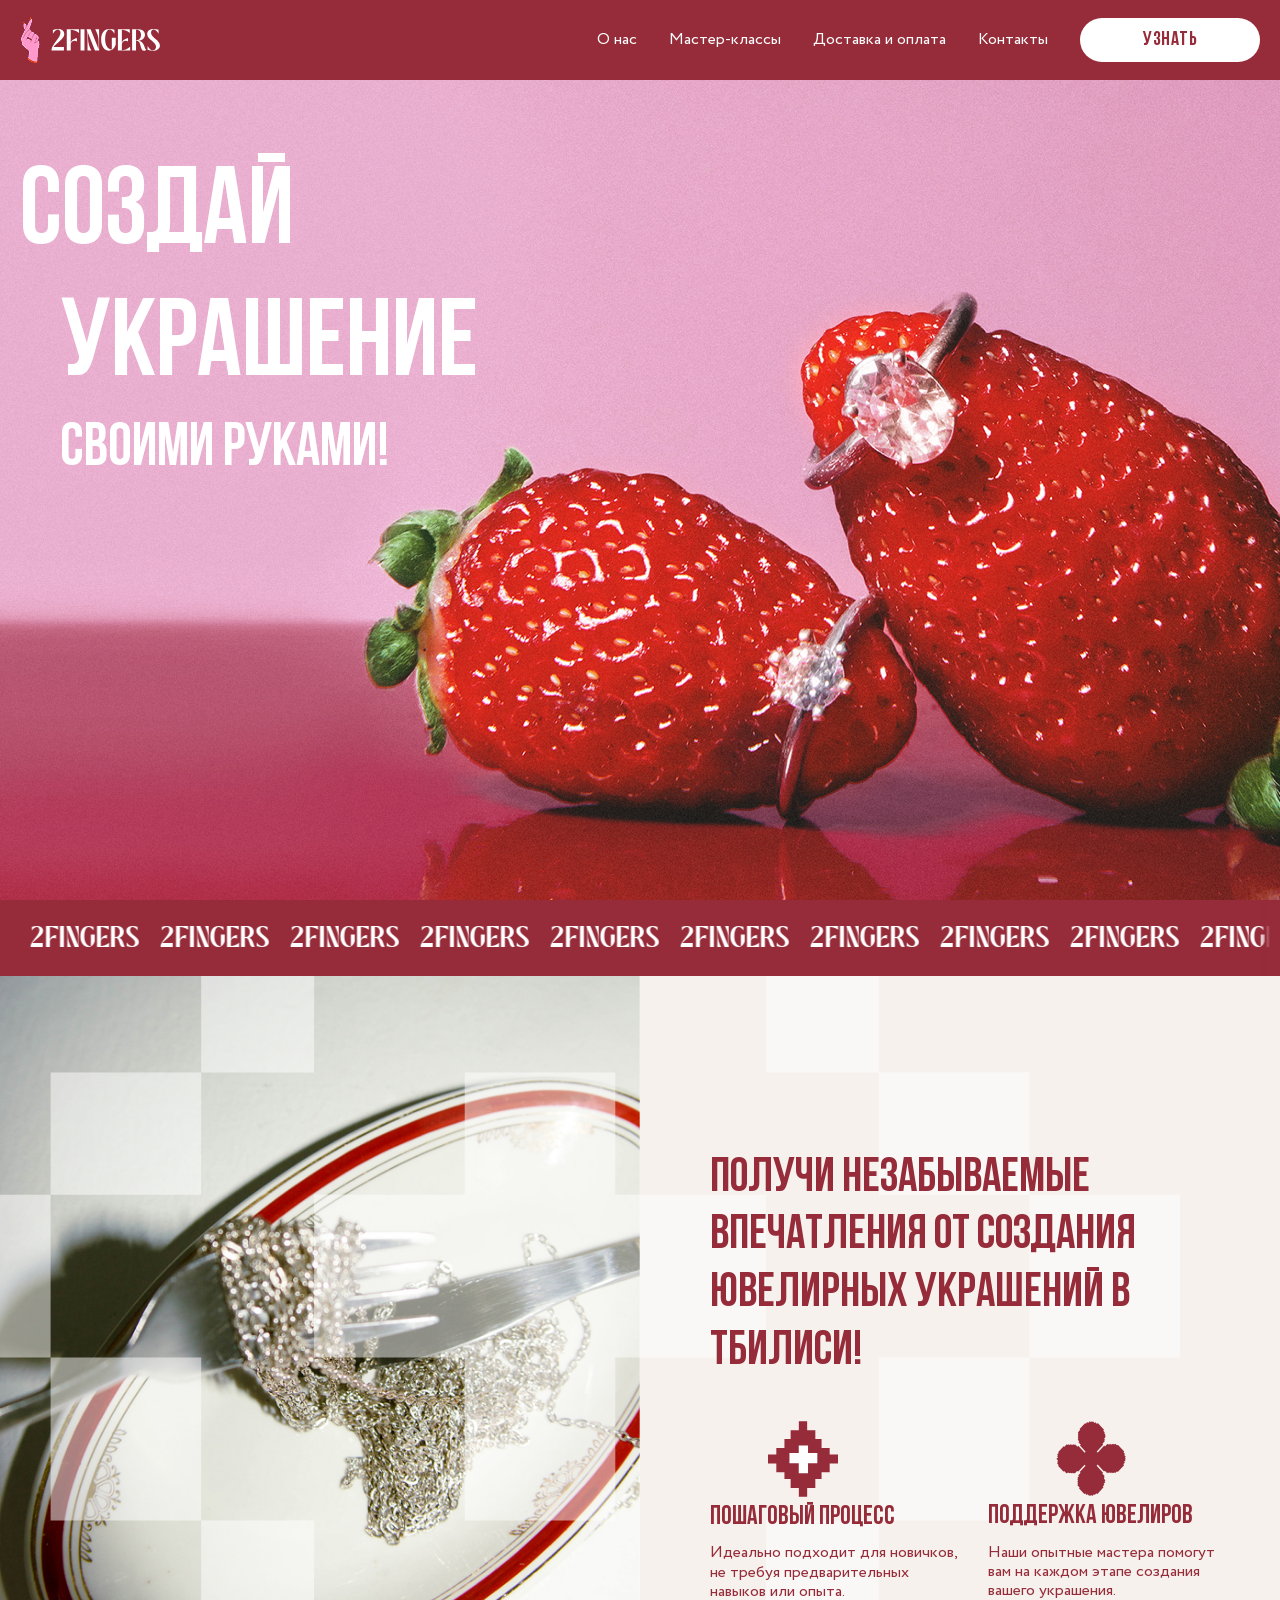
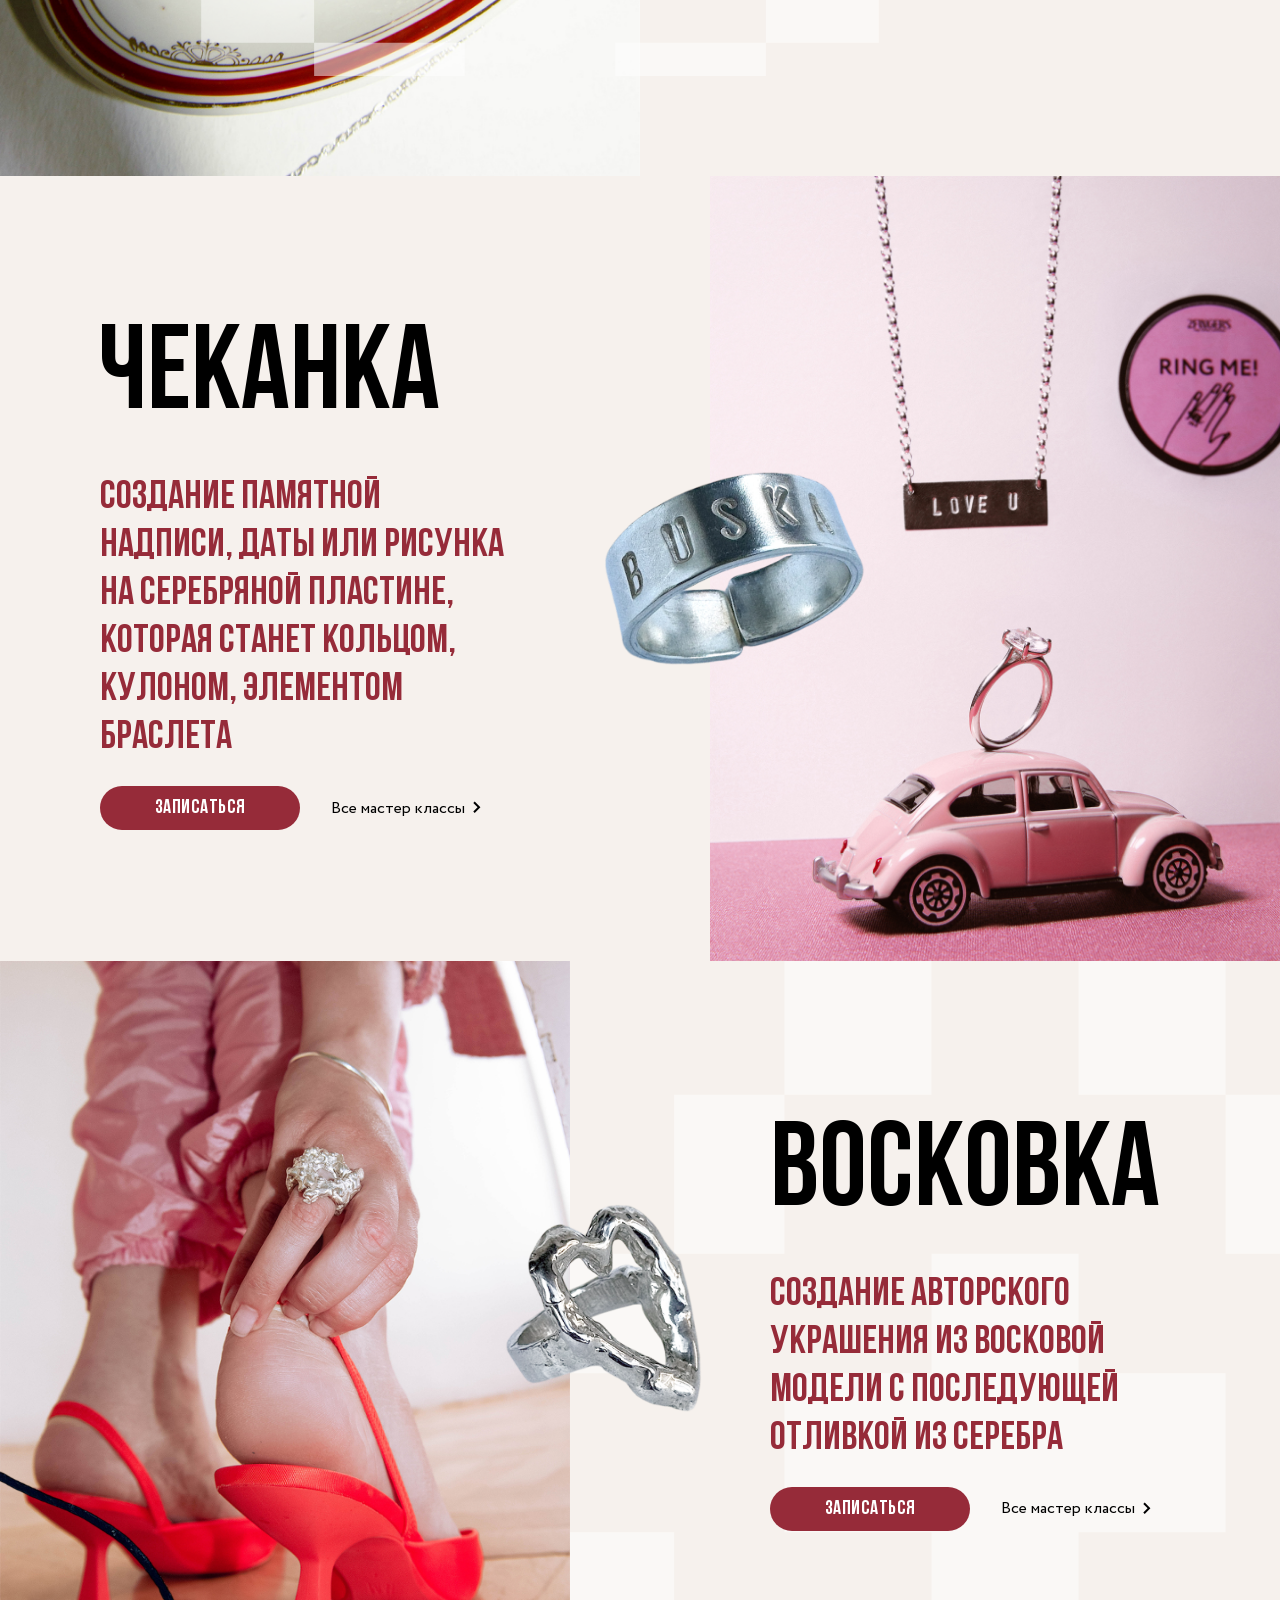
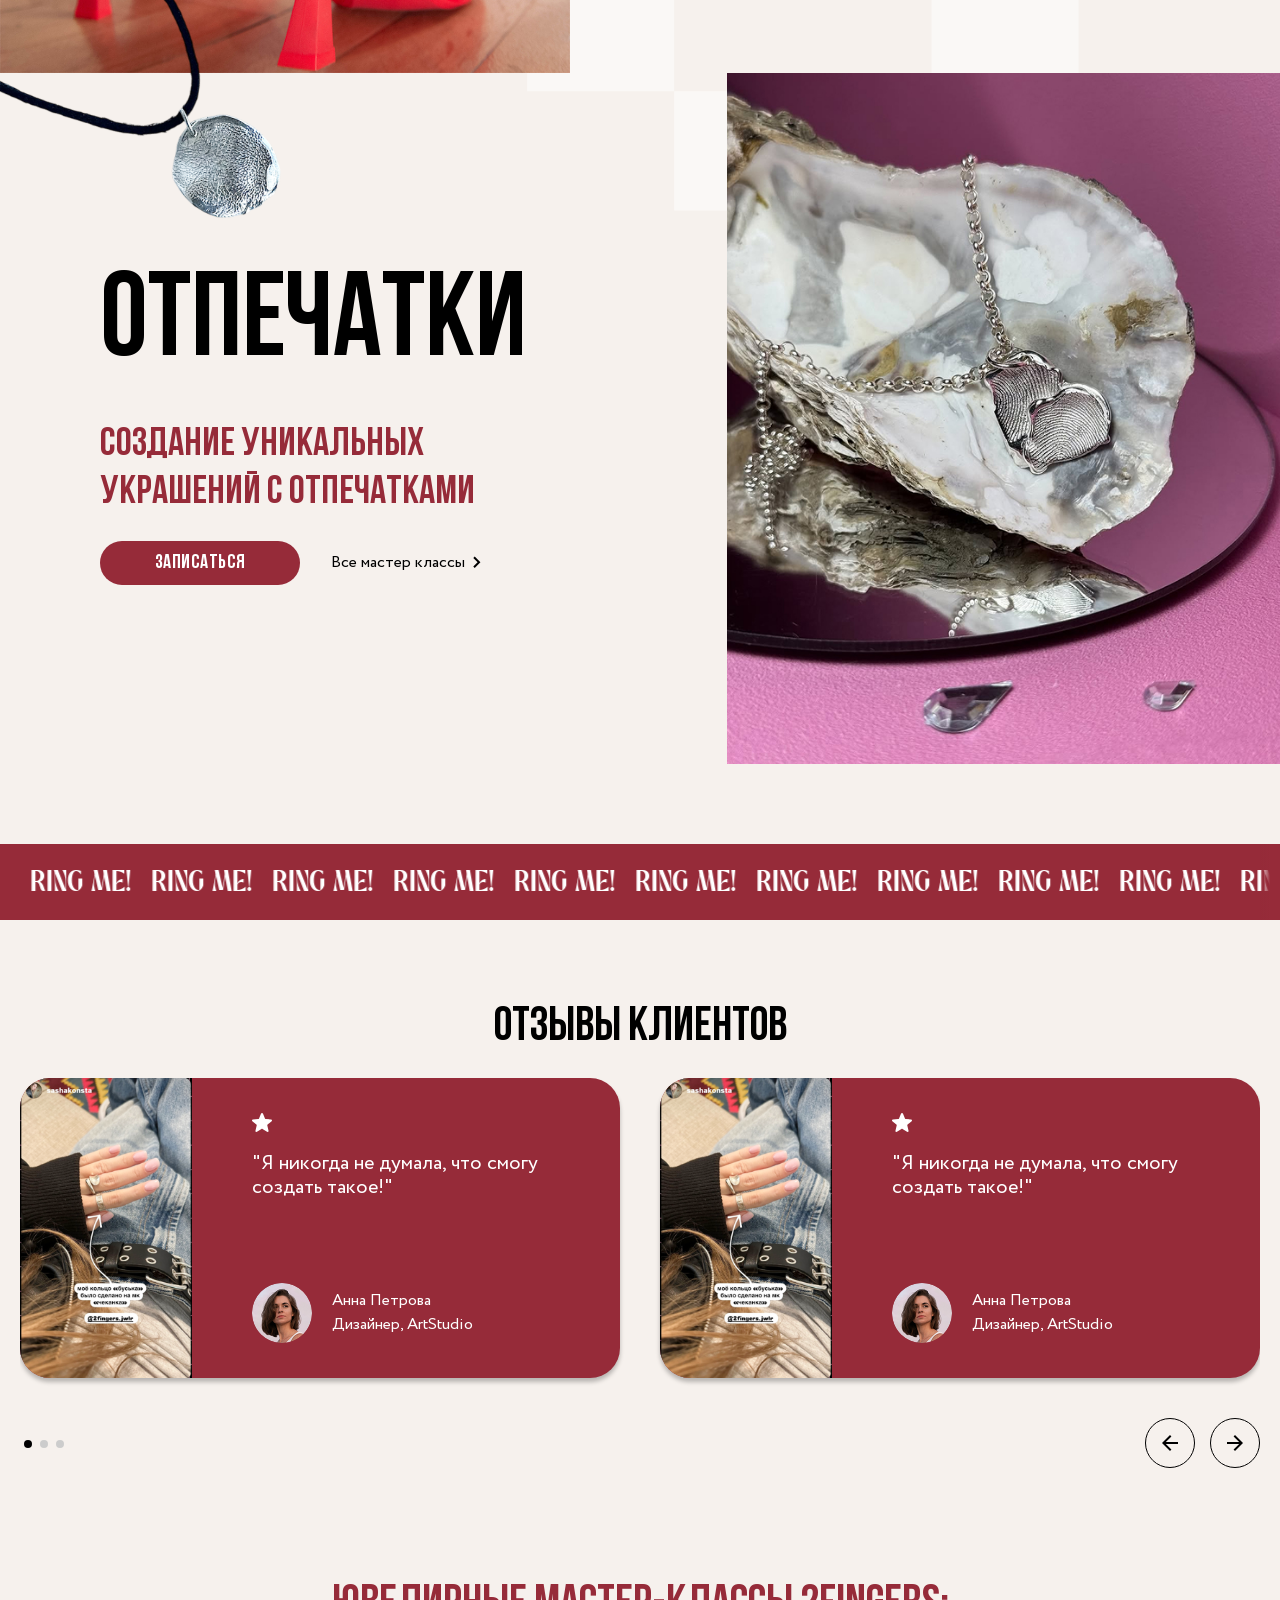
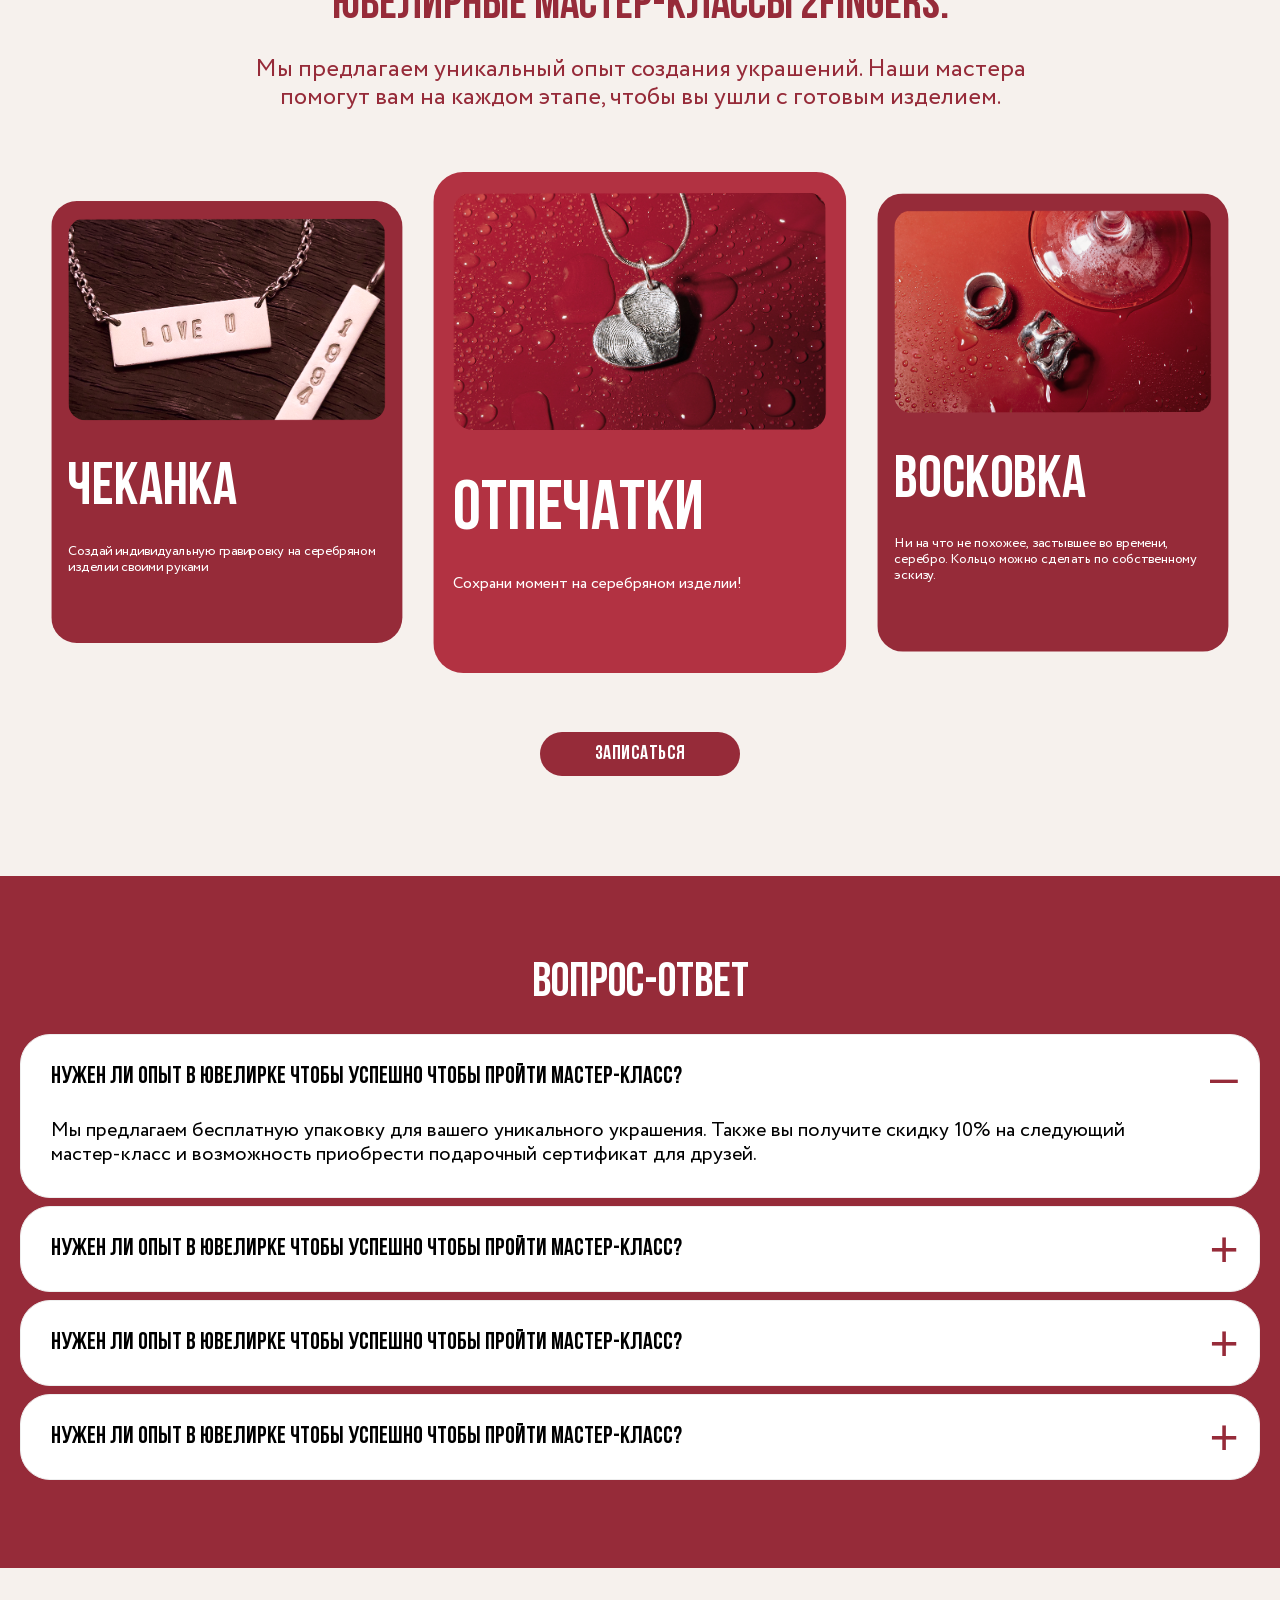
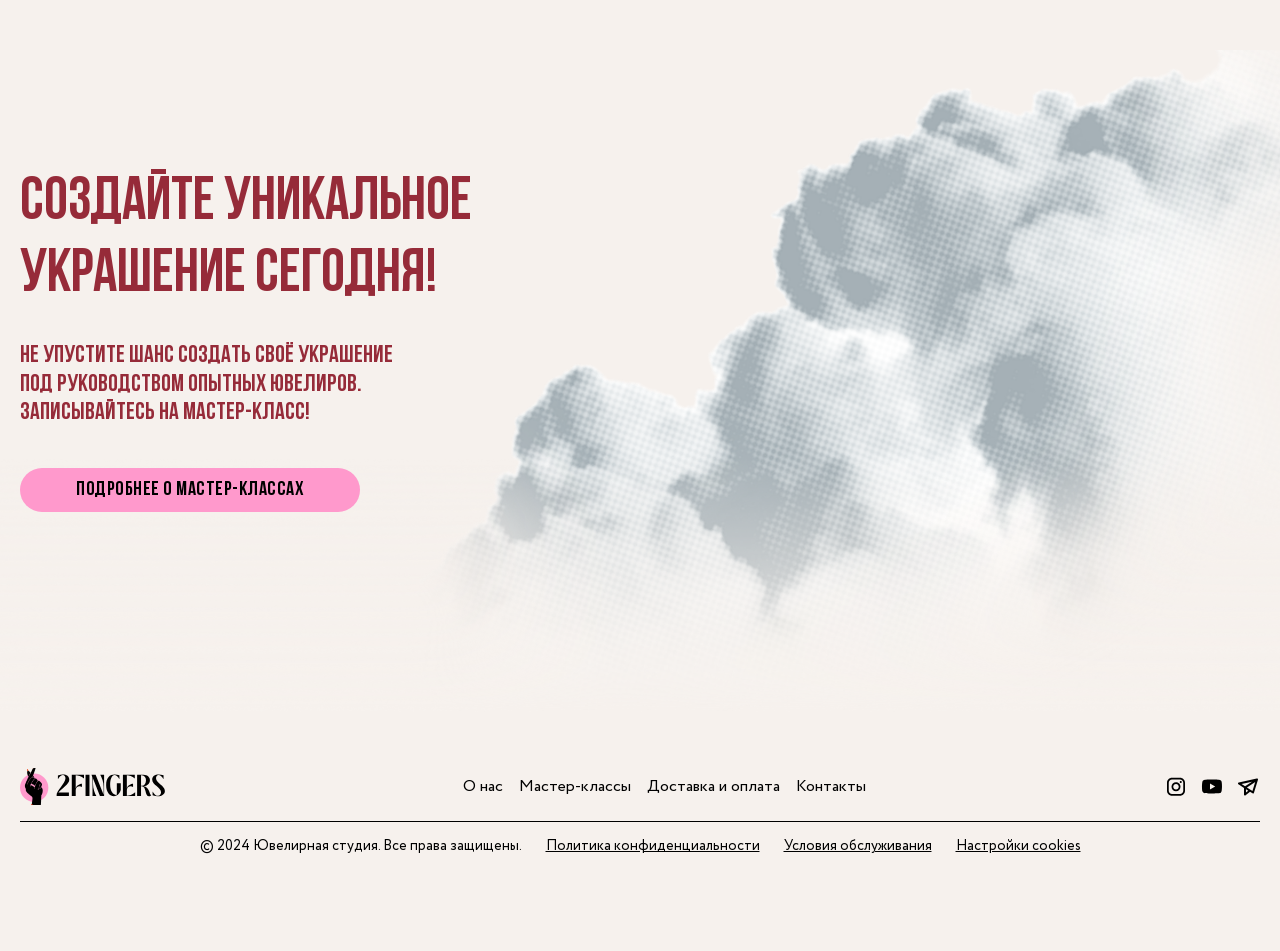
==== commit b36325f7: "fix" ====
--- a/index.html
+++ b/index.html
@@ -155,7 +155,7 @@
       <section class="content">
         <div class="content__item">
           <div class="content__box">
-            <img src="img/content/ring.png" alt="Чеканка">
+            <img src="img/content/ring.png" alt="Чеканка" />
             <h2>Чеканка</h2>
             <p>
               Создание памятной надписи, даты или рисунка на серебряной
@@ -185,10 +185,11 @@
         </div>
         <div class="content__item">
           <div class="content__box">
-            <img src="img/content/ring1.png" alt="Восковка">
+            <img src="img/content/ring1.png" alt="Восковка" />
             <h2>Восковка</h2>
             <p>
-              Создание авторского украшения из восковой модели с последующей отливкой из серебра
+              Создание авторского украшения из восковой модели с последующей
+              отливкой из серебра
             </p>
             <div class="content__btns">
               <a href="#" class="btn btn--red">ЗАПИСАТЬСЯ</a>
@@ -214,11 +215,9 @@
         </div>
         <div class="content__item">
           <div class="content__box">
-            <img src="img/content/pendant.png" alt="Отпечатки">
+            <img src="img/content/pendant.png" alt="Отпечатки" />
             <h2>Отпечатки</h2>
-            <p>
-              Создание уникальных украшений с отпечатками
-            </p>
+            <p>Создание уникальных украшений с отпечатками</p>
             <div class="content__btns">
               <a href="#" class="btn btn--red">ЗАПИСАТЬСЯ</a>
               <a href="#" class="btn btn--white">
@@ -440,7 +439,9 @@
         <img src="img/cloud.png" alt="Создайте уникальное украшение сегодня!" />
         <div class="container">
           <div class="masterclass__row">
-            <h2 class="masterclass__title">Создайте уникальное украшение сегодня!</h2>
+            <h2 class="masterclass__title">
+              Создайте уникальное украшение сегодня!
+            </h2>
             <p class="masterclass__text">
               Не упустите шанс создать своё украшение под руководством опытных
               ювелиров. Записывайтесь на мастер-класс!
@@ -477,14 +478,12 @@
                   width="24"
                   height="25"
                   viewBox="0 0 24 25"
-                  fill="none"
                   xmlns="http://www.w3.org/2000/svg"
                 >
                   <path
                     fill-rule="evenodd"
                     clip-rule="evenodd"
                     d="M16 3.74268H8C5.23858 3.74268 3 5.98126 3 8.74268V16.7427C3 19.5041 5.23858 21.7427 8 21.7427H16C18.7614 21.7427 21 19.5041 21 16.7427V8.74268C21 5.98126 18.7614 3.74268 16 3.74268ZM19.25 16.7427C19.2445 18.5353 17.7926 19.9872 16 19.9927H8C6.20735 19.9872 4.75549 18.5353 4.75 16.7427V8.74268C4.75549 6.95003 6.20735 5.49817 8 5.49268H16C17.7926 5.49817 19.2445 6.95003 19.25 8.74268V16.7427ZM16.75 8.99268C17.3023 8.99268 17.75 8.54496 17.75 7.99268C17.75 7.4404 17.3023 6.99268 16.75 6.99268C16.1977 6.99268 15.75 7.4404 15.75 7.99268C15.75 8.54496 16.1977 8.99268 16.75 8.99268ZM12 8.24268C9.51472 8.24268 7.5 10.2574 7.5 12.7427C7.5 15.228 9.51472 17.2427 12 17.2427C14.4853 17.2427 16.5 15.228 16.5 12.7427C16.5027 11.5484 16.0294 10.4022 15.1849 9.55776C14.3404 8.71327 13.1943 8.24002 12 8.24268ZM9.25 12.7427C9.25 14.2615 10.4812 15.4927 12 15.4927C13.5188 15.4927 14.75 14.2615 14.75 12.7427C14.75 11.2239 13.5188 9.99268 12 9.99268C10.4812 9.99268 9.25 11.2239 9.25 12.7427Z"
-                    fill="black"
                   />
                 </svg>
               </a>
@@ -523,6 +522,68 @@
         </div>
       </div>
     </footer>
+    <div class="modal">
+      <div class="modal-desc">
+        <div class="col">
+          <h2>Описание мастер-класса</h2>
+          <p>
+            Наш мастер-класс предлагает уникальную возможность создать
+            собственное ювелирное украшение. В течение трех часов вы освоите все
+            необходимые навыки, начиная с выбора дизайна и заканчивая финальной
+            сборкой. Мы предоставляем все материалы и инструменты, а опытные
+            мастера помогут вам на каждом этапе.
+          </p>
+          <p>
+            Занятие проходит в уютной студии, где вы сможете сосредоточиться на
+            творческом процессе. Мы гарантируем индивидуальный подход, так как
+            группы состоят не более чем из шести человек. Это позволит каждому
+            участнику получить максимум внимания и поддержки.
+          </p>
+          <div class="modal-desc__btns">
+            <button class="btn btn--red">Записаться сейчас</button
+            ><a href="#" class="btn btn--white">
+              Все мастер классы
+              <svg
+                width="24"
+                height="24"
+                viewBox="0 0 24 24"
+                xmlns="http://www.w3.org/2000/svg"
+              >
+                <path
+                  d="M9.70697 16.9496L15.414 11.2426L9.70697 5.53564L8.29297 6.94964L12.586 11.2426L8.29297 15.5356L9.70697 16.9496Z"
+                ></path>
+              </svg>
+            </a>
+          </div>
+        </div>
+        <div class="col">
+          <img src="img/content/content1.jpg" alt="" />
+        </div>
+        <button class="close"></button>
+      </div>
+      <div class="modal-form">
+        <form action="" class="form">
+          <h2 class="form__title">Создайте уникальное украшение сегодня!</h2>
+          <p class="form__text">
+            Не упустите шанс стать автором своего украшения. Запишитесь на
+            мастер-класс и начните творить!
+          </p>
+          <label for="name">
+            <p>Имя</p>
+            <input type="text" name="name" id="name" placeholder="Name" />
+          </label>
+          <label for="email">
+            <p>E-mail</p>
+            <input type="text" name="email" id="email" placeholder="E-mail" />
+          </label>
+          <label for="checkbox">
+            <input type="checkbox" name="checkbox" id="checkbox" />
+            Я принимаю условия
+          </label>
+          <input type="submit" class="btn" placeholder="Отправить" />
+        </form>
+      </div>
+    </div>
     <script src="libs/accordion-js@3.4.0/accordion.min.js"></script>
     <script src="libs/swiper/swiper-bundle.min.js"></script>
     <script src="script.js"></script>
--- a/style.css
+++ b/style.css
@@ -124,6 +124,18 @@
   padding: 10px 0;
   border: none;
   border-radius: 40px;
+  transition: all 0.3s ease-in-out;
+}
+.btn svg {
+  fill: var(--black);
+  transition: all 0.3s ease-in-out;
+}
+.btn:hover svg {
+  fill: var(--white);
+}
+.btn:hover {
+  background: var(--pink);
+  color: var(--white);
 }
 .btn--red {
   background: var(--dark-red);
@@ -202,13 +214,39 @@
   font-size: 1.6rem;
   color: var(--white);
   font-weight: 400;
+  position: relative;
+}
+.menu__link::before {
+  content: '';
+  position: absolute;
+  width: 0;
+  height: 1px;
+  background: var(--white);
+  bottom: 0;
+  transition: all 0.3s ease-in-out;
+}
+.menu__link:hover::before {
+  content: '';
+  position: absolute;
+  width: 100%;
+  height: 1px;
+  background: var(--white);
+  bottom: 0;
+}
+.footer .menu__link:hover::before {
+  content: '';
+  position: absolute;
+  width: 100%;
+  height: 1px;
+  background: var(--black);
+  bottom: 0;
 }
 @keyframes marquee {
-  0% {
-    transform: translate3d(0%, 0, 0);
-  }
-  100% {
-    transform: translate3d(-100%, 0, 0);
+  from {
+    transform: translateX(0);
+  }
+  to {
+    transform: translateX(-100%);
   }
 }
 
@@ -252,7 +290,7 @@
   transform: translateX(0);
   font-family: 'Manyfit', sans-serif;
   color: var(--white);
-  animation: marquee 1s linear infinite;
+  animation: marquee 3s linear infinite;
   padding: 0 10px;
 }
 @keyframes marquee {
@@ -506,6 +544,13 @@
   display: flex;
   gap: 12px;
 }
+.social a svg {
+  fill: var(--black);
+  transition: all 0.3s ease-in-out;
+}
+.social a:hover svg {
+  fill: var(--pink);
+}
 .offers {
   padding: 20px 0;
 }
@@ -671,6 +716,19 @@
 .content {
   display: flex;
   flex-direction: column;
+  position: relative;
+}
+.content::before {
+  content: '';
+  position: absolute;
+  background: url('img/square.svg');
+  width: 100%;
+  height: 100%;
+  background-size: cover;
+  top: 50%;
+  transform: translateY(-50%);
+  right: 0px;
+  z-index: -100;
 }
 .content__item {
   display: flex;
@@ -810,6 +868,11 @@
   padding: 10px;
   max-width: 200px;
   width: 100%;
+  transition: all 0.3s ease-in-out;
+}
+.form input[type='submit']:hover {
+  color: var(--white);
+  background: var(--pink);
 }
 .contacts__img {
   position: relative;
@@ -1023,6 +1086,17 @@
 }
 .stage {
   padding: 20px 0;
+  position: relative;
+}
+.stage::before {
+  content: '';
+  position: absolute;
+  background: url('img/square.svg');
+  width: 100%;
+  height: 100%;
+  background-size: cover;
+  top: 0px;
+  z-index: -100;
 }
 .stage h2 {
   font-size: 2.4rem;
@@ -1212,7 +1286,111 @@
 .tariffs .btn {
   width: 100%;
 }
+.modal {
+  position: fixed;
+  left: 0;
+  right: 0;
+  bottom: 0;
+  top: 0;
+  background: rgba(0, 0, 0, 0.25);
+  z-index: 10000;
+  padding: 20px;
+  display: flex;
+  align-items: center;
+  justify-content: center;
+  height: 100%;
+  overflow: hidden;
+}
+.modal-form {
+  display: none;
+}
+.modal-desc {
+  display: flex;
+  flex-direction: column;
+  gap: 20px;
+  background: var(--light);
+  border-radius: 30px;
+  padding: 20px;
+  position: relative;
+  overflow: hidden;
+}
+.modal-desc h2 {
+  font-size: 2.4rem;
+  margin-bottom: 24px;
+}
+.modal-desc p {
+  font-family: 'Circe', sans-serif;
+  font-size: 1.6rem;
+  margin-bottom: 24px;
+}
+.modal-desc .close {
+  width: 20px;
+  height: 20px;
+  cursor: pointer;
+  position: absolute;
+  right: 20px;
+  top: 20px;
+  border: none;
+}
+.modal-desc .close::before {
+  position: absolute;
+  content: '';
+  width: 100%;
+  height: 2px;
+  background: var(--black);
+  transform: rotate(45deg);
+  left: 0;
+}
+.modal-desc .close::after {
+  position: absolute;
+  content: '';
+  width: 100%;
+  height: 2px;
+  background: var(--black);
+  transform: rotate(-45deg);
+  left: 0;
+}
+.modal-desc img {
+  display: none;
+}
+.modal-desc__btns {
+  display: flex;
+  flex-direction: column;
+  gap: 10px;
+  width: 100%;
+}
+.modal {
+  display: none;
+}
 @media (min-width: 768px) {
+  .modal-desc__btns {
+    align-items: flex-start;
+  }
+  .modal-desc h2 {
+    font-size: 4.8rem;
+  }
+  .modal-desc {
+    display: grid;
+    grid-template-columns: 1fr 1fr;
+    padding: 30px;
+    align-items: center;
+    gap: 30px;
+    max-width: 1200px;
+    min-height: 640px;
+  }
+  .modal-desc .col:nth-child(2) {
+    width: 50%;
+    position: absolute;
+    right: 0;
+    top: 0;
+    bottom: 0;
+  }
+  .modal-desc img {
+    display: block;
+    height: 100%;
+    width: 100%;
+    object-fit: cover;
+  }
   .tariffs {
     padding: 40px 0;
   }
@@ -1431,6 +1609,9 @@
   }
 }
 @media (min-width: 1280px) {
+  .hero__row {
+    padding: 70px 0;
+  }
   .tariffs .swiper-slide span:first-child {
     font-size: 2.4rem;
   }
@@ -1575,10 +1756,10 @@
     font-size: 4.5rem;
   }
   .about {
-    padding: 80px 0;
+    padding: 100px 0;
   }
   .studio {
-    padding: 80px 0;
+    padding: 100px 0;
   }
   .contacts__map iframe {
     height: 600px;
@@ -1639,6 +1820,18 @@
   .content {
     padding-bottom: 80px;
     position: relative;
+  }
+  .stage::before {
+    content: '';
+    position: absolute;
+    background: url('img/square.svg');
+    width: 1250px;
+    height: 1350px;
+    background-size: cover;
+    top: 0px;
+    margin: 0 auto;
+    transform: none;
+    z-index: -100;
   }
   .content::before {
     content: '';
@@ -1649,6 +1842,7 @@
     background-size: cover;
     top: 600px;
     right: -350px;
+    transform: none;
   }
   .content__box {
     padding: 100px;
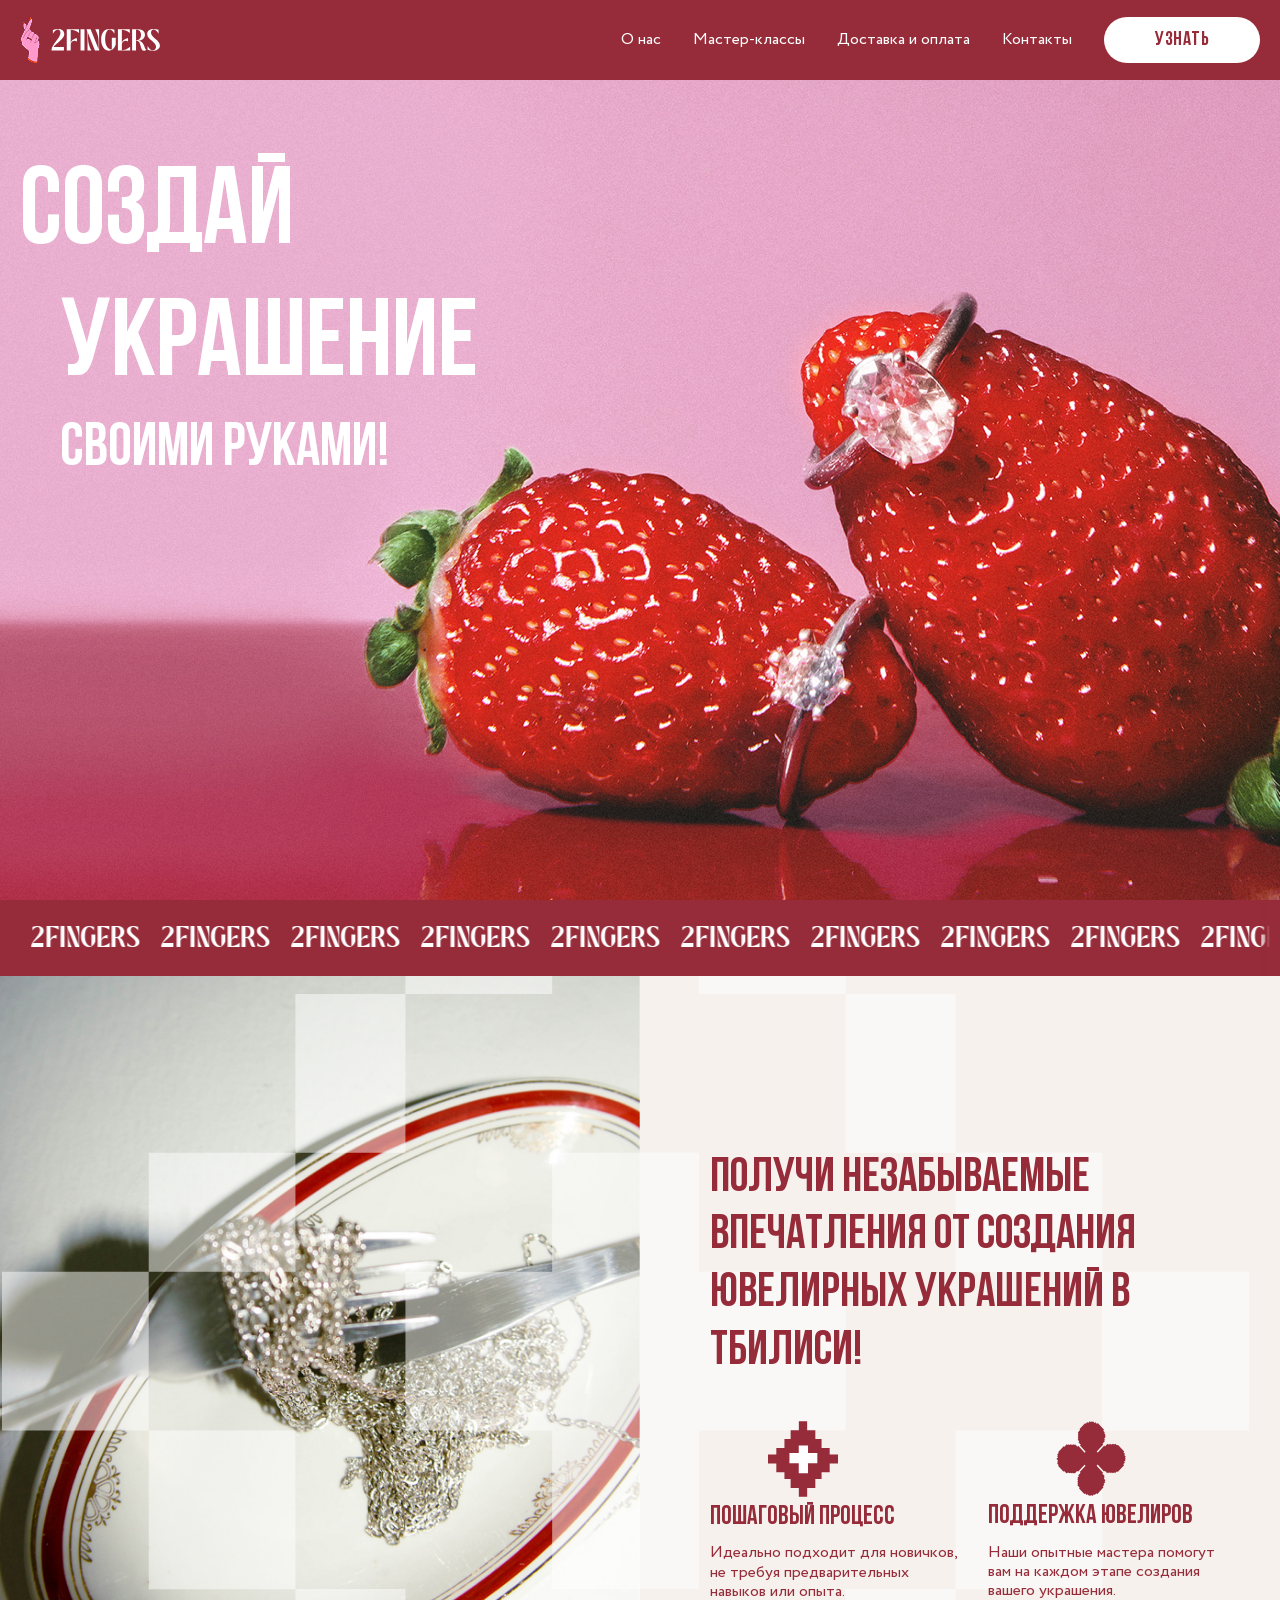
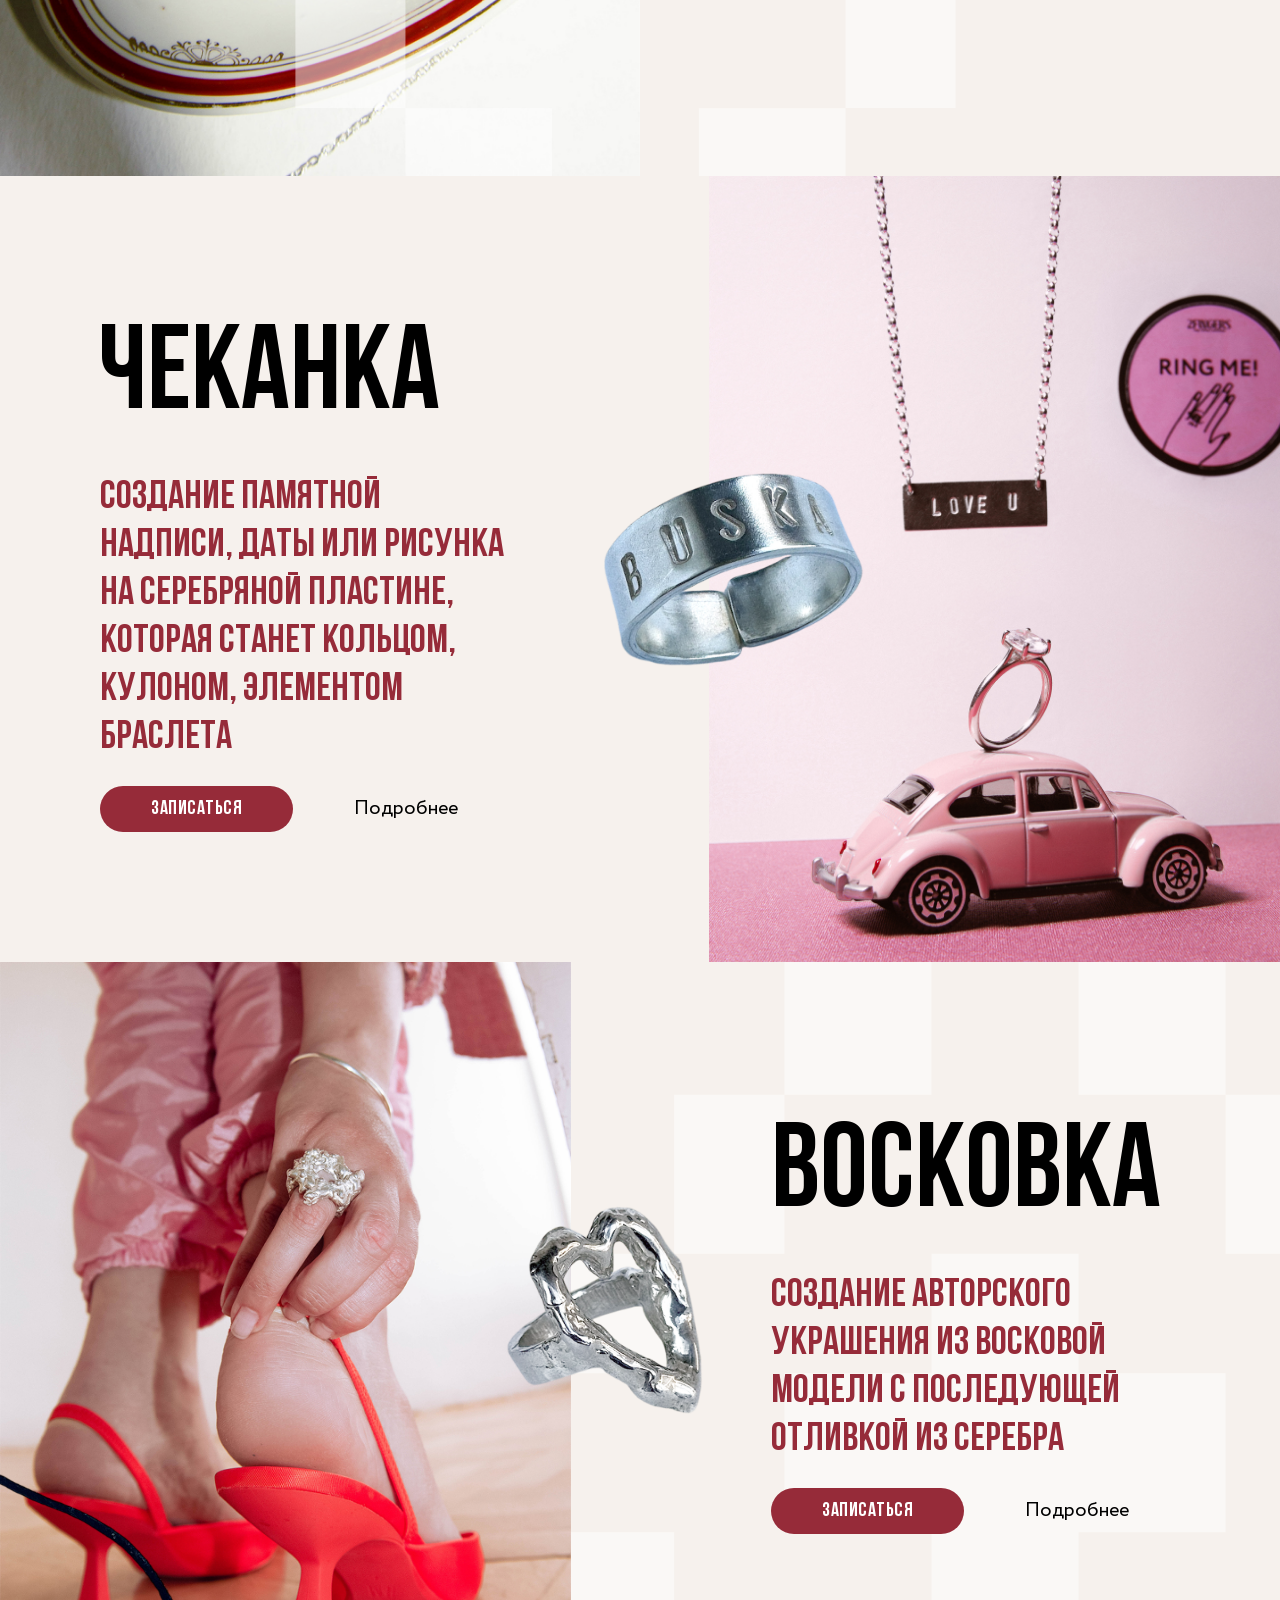
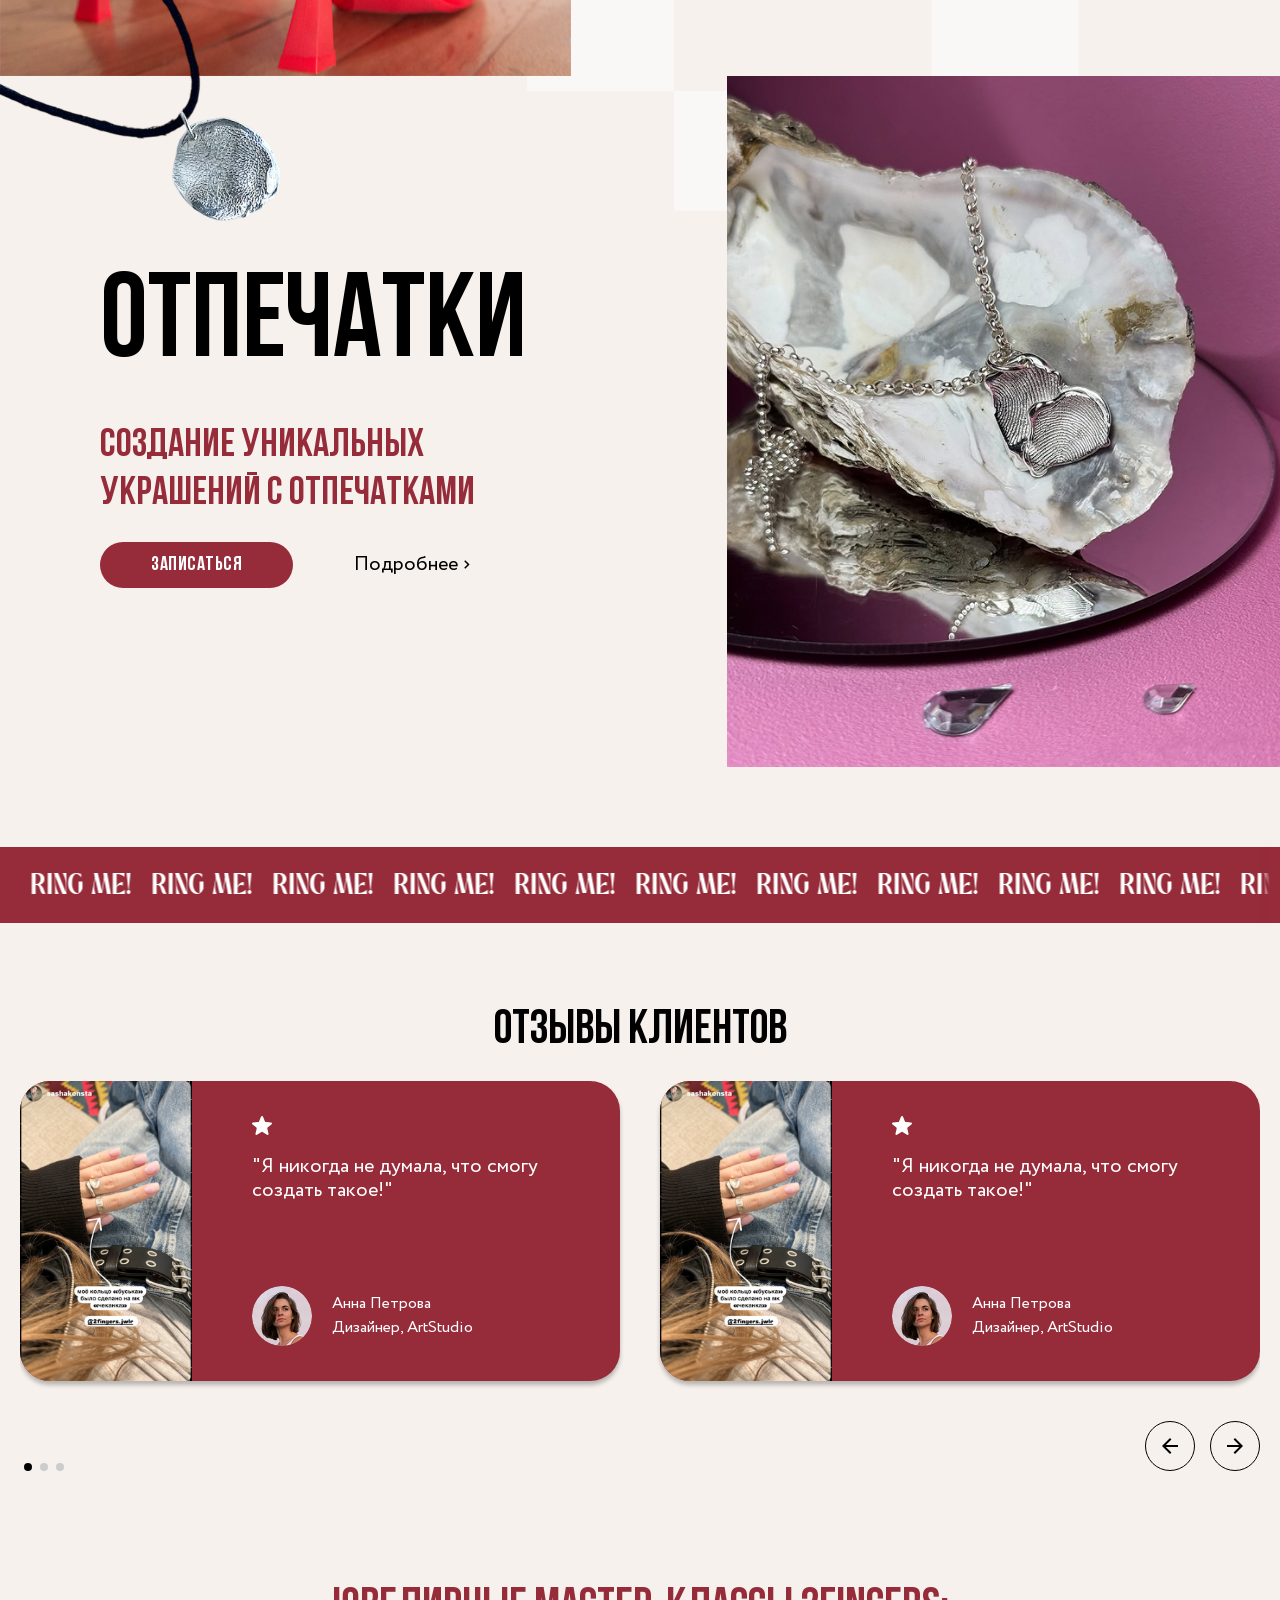
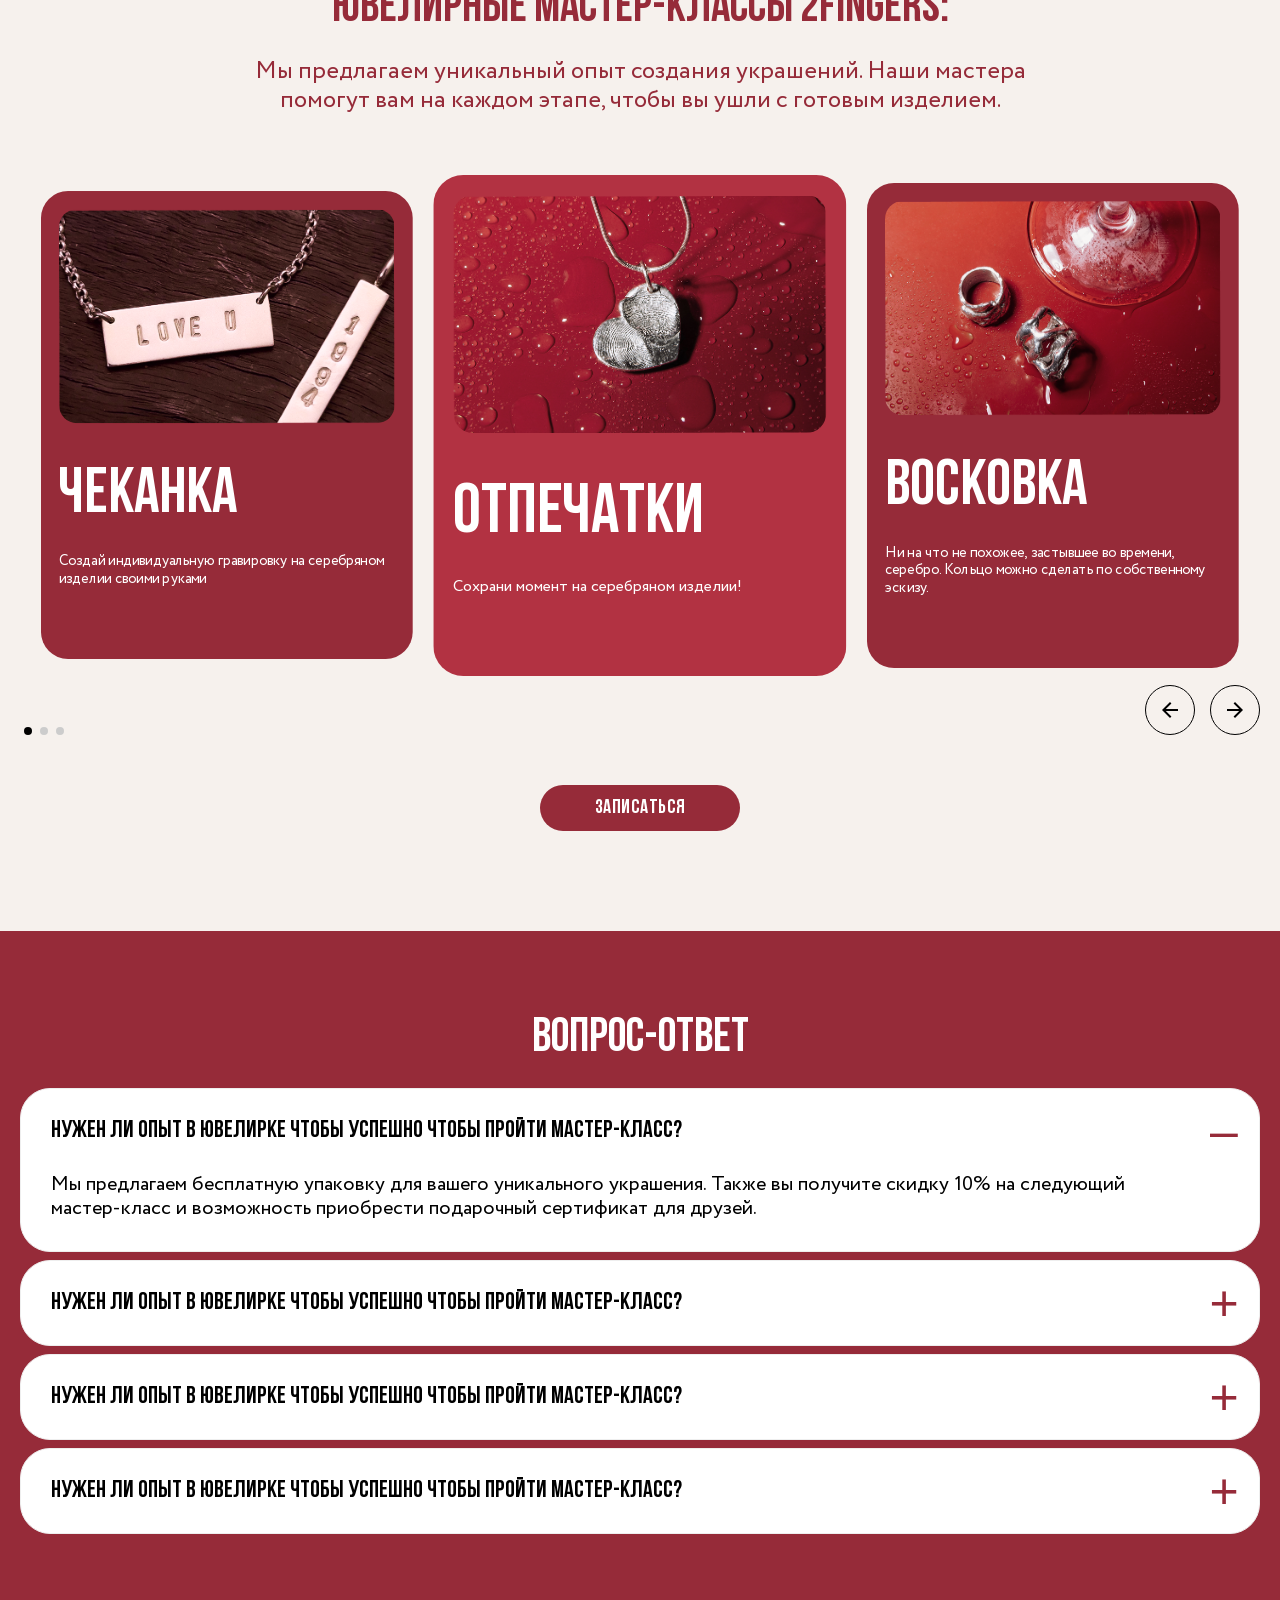
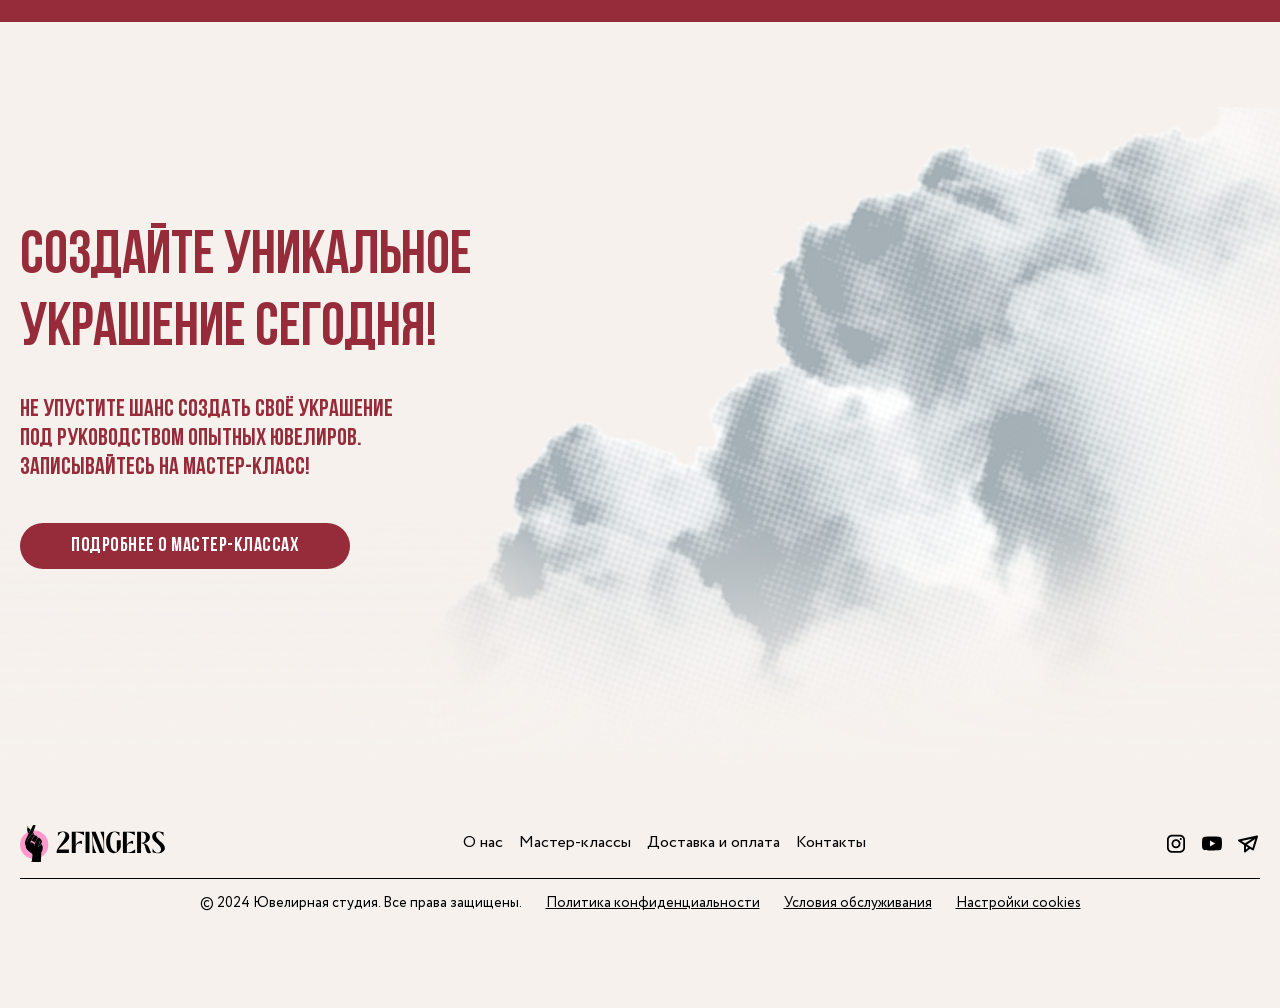
==== commit 5e3e9990: "fix" ====
--- a/index.html
+++ b/index.html
@@ -46,7 +46,7 @@
                 <a href="contacts.html" class="menu__link">Контакты</a>
               </li>
             </ul>
-            <button type="button" class="btn">Узнать</button>
+            <button type="button" class="btn btnOpenModal">Узнать</button>
           </nav>
           <button type="button" class="burger">
             <span></span>
@@ -163,8 +163,8 @@
             </p>
             <div class="content__btns">
               <a href="#" class="btn btn--red">ЗАПИСАТЬСЯ</a>
-              <a href="#" class="btn btn--white">
-                Все мастер классы
+              <button type="button" class="btn btn--white btnOpenContent">
+                Подробнее
                 <svg
                   width="24"
                   height="24"
@@ -193,8 +193,8 @@
             </p>
             <div class="content__btns">
               <a href="#" class="btn btn--red">ЗАПИСАТЬСЯ</a>
-              <a href="#" class="btn btn--white">
-                Все мастер классы
+              <button type="button" class="btn btn--white btnOpenContent">
+                Подробнее
                 <svg
                   width="24"
                   height="24"
@@ -220,8 +220,8 @@
             <p>Создание уникальных украшений с отпечатками</p>
             <div class="content__btns">
               <a href="#" class="btn btn--red">ЗАПИСАТЬСЯ</a>
-              <a href="#" class="btn btn--white">
-                Все мастер классы
+              <button type="button" class="btn btn--white btnOpenContent">
+                Подробнее
                 <svg
                   width="24"
                   height="24"
@@ -232,7 +232,7 @@
                     d="M9.70697 16.9496L15.414 11.2426L9.70697 5.53564L8.29297 6.94964L12.586 11.2426L8.29297 15.5356L9.70697 16.9496Z"
                   />
                 </svg>
-              </a>
+              </button>
             </div>
           </div>
 
@@ -357,6 +357,9 @@
                   </p>
                 </div>
               </div>
+              <div class="swiper-button-next"></div>
+              <div class="swiper-button-prev"></div>
+              <div class="swiper-pagination"></div>
             </div>
             <a href="#" class="btn btn--red">ЗАПИСАТЬСЯ</a>
           </div>
@@ -446,7 +449,7 @@
               Не упустите шанс создать своё украшение под руководством опытных
               ювелиров. Записывайтесь на мастер-класс!
             </p>
-            <a href="#" class="btn btn--pink">Подробнее о мастер-классах</a>
+            <a href="#" class="btn btn--red">Подробнее о мастер-классах</a>
           </div>
         </div>
       </section>
@@ -541,8 +544,8 @@
           </p>
           <div class="modal-desc__btns">
             <button class="btn btn--red">Записаться сейчас</button
-            ><a href="#" class="btn btn--white">
-              Все мастер классы
+            ><a href="masterclass-one.html" class="btn btn--white">
+              Подробнее
               <svg
                 width="24"
                 height="24"
@@ -582,6 +585,7 @@
           </label>
           <input type="submit" class="btn" placeholder="Отправить" />
         </form>
+        <button class="close"></button>
       </div>
     </div>
     <script src="libs/accordion-js@3.4.0/accordion.min.js"></script>
--- a/style.css
+++ b/style.css
@@ -111,6 +111,7 @@
   display: block;
 }
 .btn {
+  width: fit-content;
   display: flex;
   align-items: center;
   justify-content: center;
@@ -121,25 +122,25 @@
   font-size: 1.8rem;
   background: var(--white);
   color: var(--dark-red);
-  padding: 10px 0;
+  padding: 10px 50px;
   border: none;
   border-radius: 40px;
   transition: all 0.3s ease-in-out;
-}
-.btn svg {
-  fill: var(--black);
-  transition: all 0.3s ease-in-out;
-}
-.btn:hover svg {
-  fill: var(--white);
+  border: 1px solid transparent;
 }
 .btn:hover {
-  background: var(--pink);
+  background: var(--dark-red);
   color: var(--white);
+  border: 1px solid var(--white);
 }
 .btn--red {
   background: var(--dark-red);
   color: var(--white);
+}
+.btn--red:hover {
+  background: var(--white);
+  color: var(--dark-red);
+  border: 1px solid var(--dark-red);
 }
 .btn--white {
   background: transparent;
@@ -147,10 +148,11 @@
   text-transform: inherit;
   font-family: 'Circe', sans-serif;
   letter-spacing: normal;
-  font-size: 1.6rem !important;
-}
-.btn--pink {
-  background: var(--pink);
+}
+.btn--white:hover {
+  text-decoration: underline;
+  background: none;
+  border: 1px solid transparent;
   color: var(--black);
 }
 .no-scroll {
@@ -196,9 +198,6 @@
   padding: 60px 0;
   transform: translateX(-100%);
   transition: all 0.3s ease-in-out;
-}
-.nav .btn {
-  width: 180px;
 }
 .nav.active {
   transform: translateX(0);
@@ -488,9 +487,6 @@
   object-position: bottom right;
   z-index: -100;
 }
-.masterclass .btn {
-  max-width: 340px;
-}
 .masterclass__row {
   position: relative;
   z-index: 200;
@@ -549,7 +545,7 @@
   transition: all 0.3s ease-in-out;
 }
 .social a:hover svg {
-  fill: var(--pink);
+  fill: var(--dark-red);
 }
 .offers {
   padding: 20px 0;
@@ -568,13 +564,22 @@
   margin-bottom: 20px;
   text-align: center;
   max-width: 800px;
+}
+.swiper {
+  overflow: visible;
+}
+.offers .swiper {
+  padding-bottom: 50px;
+}
+.tariffs .swiper {
+  padding-bottom: 50px;
 }
 .offers .swiper-slide {
   border-radius: 30px;
   overflow: hidden;
   background: #962b39;
   padding: 20px 20px 40px 20px;
-  transform: scale(0.85);
+  transform: scale(0.9);
   transition: all 250ms linear;
 }
 .offers .swiper-slide-active {
@@ -674,21 +679,21 @@
   color: var(--white);
   font-size: 1.2rem;
 }
-.reviews .swiper-pagination {
+.swiper-pagination {
   bottom: 20px;
   display: flex;
 }
-.reviews .swiper-pagination-bullet {
+.swiper-pagination-bullet {
   opacity: 1;
   background: #ccc;
   width: 8px;
   height: 8px;
 }
-.reviews .swiper-pagination-bullet-active {
+.swiper-pagination-bullet-active {
   background: var(--black);
 }
-.reviews .swiper-button-next,
-.reviews .swiper-button-prev {
+.swiper-button-next,
+.swiper-button-prev {
   top: auto;
   bottom: 10px;
   width: 30px;
@@ -697,18 +702,18 @@
   border-radius: 50%;
   z-index: 10000;
 }
-.reviews .swiper-button-next:after,
-.reviews .swiper-button-prev:after {
+.swiper-button-next:after,
+.swiper-button-prev:after {
   content: none;
 }
-.reviews .swiper-button-prev {
+.swiper-button-prev {
   background: url('img/left.svg') no-repeat;
   background-position: center;
   right: 45px;
   left: auto;
 }
 
-.reviews .swiper-button-next {
+.swiper-button-next {
   background: url('img/right.svg') no-repeat;
   background-position: center;
   right: 0;
@@ -754,9 +759,6 @@
   align-items: center;
   gap: 10px;
 }
-.content__btns .btn {
-  width: 200px;
-}
 .content__img img {
   max-height: 500px;
   width: 100%;
@@ -865,14 +867,12 @@
   color: var(--white);
   background: var(--dark-red);
   font-size: 2rem;
-  padding: 10px;
-  max-width: 200px;
-  width: 100%;
   transition: all 0.3s ease-in-out;
 }
 .form input[type='submit']:hover {
-  color: var(--white);
-  background: var(--pink);
+  color: var(--dark-red);
+  background: var(--white);
+  border: 1px solid var(--dark-red);
 }
 .contacts__img {
   position: relative;
@@ -1076,9 +1076,6 @@
   font-family: 'Circe', sans-serif;
   font-size: 1.8rem;
 }
-.mc-desc .btn {
-  width: 240px;
-}
 .mc-desc img {
   height: 400px;
   object-fit: cover;
@@ -1087,6 +1084,9 @@
 .stage {
   padding: 20px 0;
   position: relative;
+}
+.stage .swiper {
+  padding-bottom: 50px;
 }
 .stage::before {
   content: '';
@@ -1167,11 +1167,6 @@
 .choice > img {
   height: 400px;
   object-fit: cover;
-  width: 100%;
-}
-.choice .btn {
-  max-width: 260px;
-  padding: 10px;
   width: 100%;
 }
 .gallery {
@@ -1283,9 +1278,6 @@
   height: 24px;
   background-size: contain;
 }
-.tariffs .btn {
-  width: 100%;
-}
 .modal {
   position: fixed;
   left: 0;
@@ -1295,17 +1287,29 @@
   background: rgba(0, 0, 0, 0.25);
   z-index: 10000;
   padding: 20px;
-  display: flex;
   align-items: center;
   justify-content: center;
   height: 100%;
   overflow: hidden;
+  display: none;
+}
+.modal.active {
+  display: flex;
 }
 .modal-form {
+  background: var(--light);
+  padding: 20px;
+  border-radius: 20px;
+}
+.modal-form {
+  position: relative;
   display: none;
 }
+.modal-form.active {
+  display: block;
+}
 .modal-desc {
-  display: flex;
+  display: none;
   flex-direction: column;
   gap: 20px;
   background: var(--light);
@@ -1314,6 +1318,9 @@
   position: relative;
   overflow: hidden;
 }
+.modal-desc.active {
+  display: flex;
+}
 .modal-desc h2 {
   font-size: 2.4rem;
   margin-bottom: 24px;
@@ -1323,7 +1330,8 @@
   font-size: 1.6rem;
   margin-bottom: 24px;
 }
-.modal-desc .close {
+.modal-desc .close,
+.modal-form .close {
   width: 20px;
   height: 20px;
   cursor: pointer;
@@ -1332,7 +1340,8 @@
   top: 20px;
   border: none;
 }
-.modal-desc .close::before {
+.modal-desc .close::before,
+.modal-form .close::before {
   position: absolute;
   content: '';
   width: 100%;
@@ -1341,7 +1350,8 @@
   transform: rotate(45deg);
   left: 0;
 }
-.modal-desc .close::after {
+.modal-desc .close::after,
+.modal-form .close::after {
   position: absolute;
   content: '';
   width: 100%;
@@ -1350,6 +1360,7 @@
   transform: rotate(-45deg);
   left: 0;
 }
+
 .modal-desc img {
   display: none;
 }
@@ -1357,12 +1368,17 @@
   display: flex;
   flex-direction: column;
   gap: 10px;
-  width: 100%;
-}
-.modal {
-  display: none;
 }
 @media (min-width: 768px) {
+  .modal-form {
+    padding: 40px;
+  }
+  .stage .swiper {
+    padding-bottom: 80px;
+  }
+  .tariffs .swiper {
+    padding-bottom: 100px;
+  }
   .modal-desc__btns {
     align-items: flex-start;
   }
@@ -1370,13 +1386,16 @@
     font-size: 4.8rem;
   }
   .modal-desc {
-    display: grid;
+    display: none;
     grid-template-columns: 1fr 1fr;
     padding: 30px;
     align-items: center;
     gap: 30px;
     max-width: 1200px;
     min-height: 640px;
+  }
+  .modal-desc.active {
+    display: grid;
   }
   .modal-desc .col:nth-child(2) {
     width: 50%;
@@ -1567,18 +1586,18 @@
   .burger {
     display: none;
   }
-  .reviews .swiper-pagination {
+  .swiper-pagination {
     bottom: 30px;
   }
-  .reviews .swiper-button-prev {
+  .swiper-button-prev {
     right: 65px;
     left: auto;
   }
   .reviews .swiper {
     padding-bottom: 100px;
   }
-  .reviews .swiper-button-next,
-  .reviews .swiper-button-prev {
+  .swiper-button-next,
+  .swiper-button-prev {
     width: 50px;
     height: 50px;
   }
@@ -1608,7 +1627,21 @@
     padding: 40px 0;
   }
 }
+
 @media (min-width: 1280px) {
+  .modal-desc__btns {
+    flex-direction: row;
+  }
+  .modal-desc .close,
+  .modal-form .close {
+    width: 40px;
+    height: 40px;
+    right: 30px;
+    top: 30px;
+  }
+  .swiper {
+    overflow: hidden;
+  }
   .hero__row {
     padding: 70px 0;
   }
@@ -1820,6 +1853,22 @@
   .content {
     padding-bottom: 80px;
     position: relative;
+  }
+  .description::before {
+    content: '';
+    display: block;
+    position: absolute;
+    z-index: 100;
+    top: -300px;
+    left: 0px;
+    right: 0;
+    bottom: 0;
+    width: 1250px;
+    height: 1350px;
+    background: url(img/square.svg) no-repeat;
+    background-size: contain;
+    z-index: 100;
+    background-position: center;
   }
   .stage::before {
     content: '';
